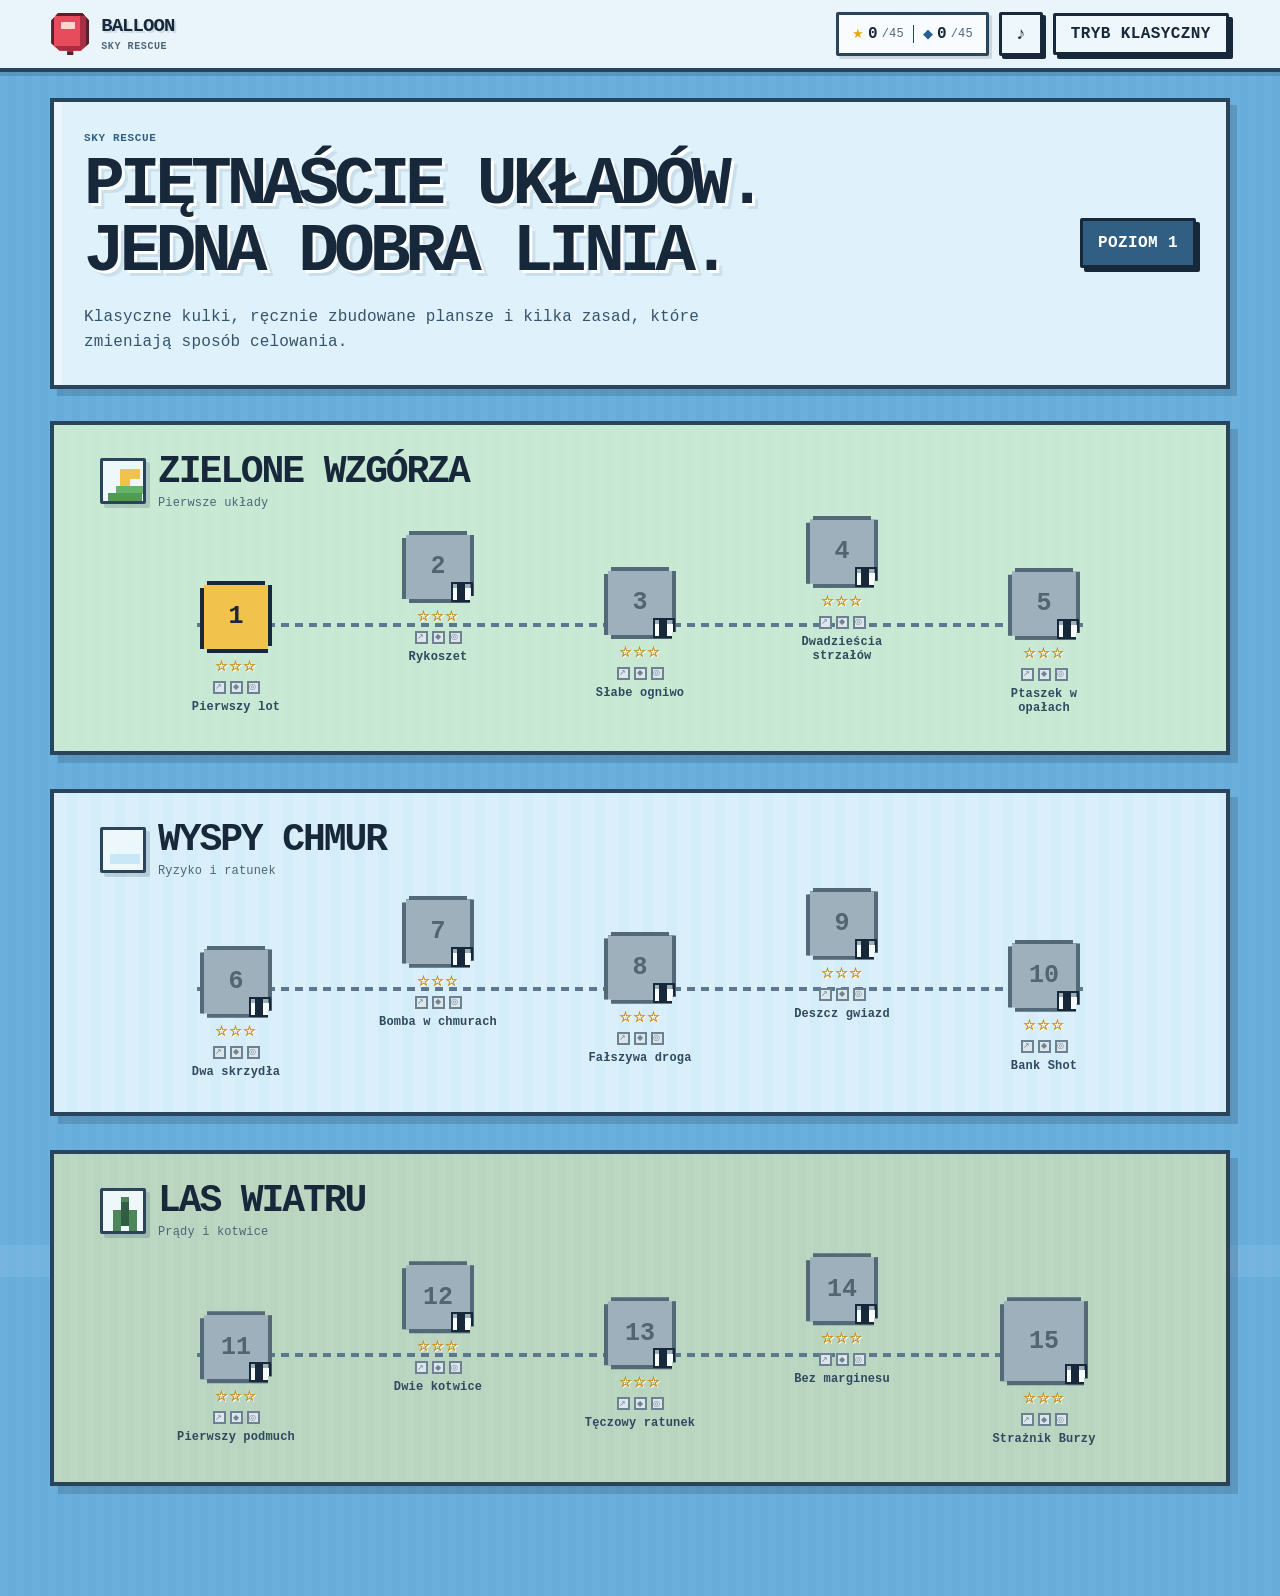
==== index.html @ 5f2d3ba0 "style: load the in-playfield orb rack overrides" ====
<!doctype html>
<html lang="pl">
<head>
  <meta charset="utf-8">
  <meta name="viewport" content="width=device-width,initial-scale=1,viewport-fit=cover">
  <meta name="theme-color" content="#5fa7d7">
  <title>Balloon: Sky Rescue</title>
  <meta name="description" content="Arcade puzzle shooter z ręcznie projektowaną kampanią, ratowaniem postaci i kaskadami kolorowych kulek.">
  <link rel="stylesheet" href="styles/base.css">
  <link rel="stylesheet" href="styles/map.css">
  <link rel="stylesheet" href="styles/game.css">
  <link rel="stylesheet" href="styles/mobile.css">
  <link rel="stylesheet" href="styles/polish.css">
  <link rel="stylesheet" href="styles/pixel.css">
  <link rel="stylesheet" href="styles/hybrid.css">
  <link rel="stylesheet" href="styles/integrated.css">
  <link rel="stylesheet" href="styles/rack.css">
</head>
<body class="pixel-art">
  <div class="sky-decor sky-decor-a" aria-hidden="true"></div>
  <div class="sky-decor sky-decor-b" aria-hidden="true"></div>

  <header class="app-header">
    <button class="brand" id="homeButton" type="button" aria-label="Wróć do mapy kampanii">
      <span class="brand-mark" aria-hidden="true">B</span>
      <span><strong>Balloon</strong><small>Sky Rescue</small></span>
    </button>
    <div class="header-actions">
      <div class="star-bank" id="campaignProgressBank" aria-label="Postęp kampanii">
        <span class="progress-glyph progress-glyph-stars" aria-hidden="true">★</span><strong id="totalStars">0</strong><span class="star-bank-max">/45</span>
        <span class="bank-divider" aria-hidden="true"></span>
        <span class="progress-glyph progress-glyph-mastery" aria-hidden="true">◆</span><strong id="totalMasteries">0</strong><span class="star-bank-max">/45</span>
      </div>
      <button class="icon-button sound-button" id="soundButton" type="button" aria-label="Wyłącz dźwięki" aria-pressed="true"><span aria-hidden="true">♪</span></button>
      <a class="button button-ghost classic-link" href="balloon.html">Tryb klasyczny</a>
    </div>
  </header>

  <main class="app-main">
    <section class="screen map-screen" id="mapScreen" aria-labelledby="campaignTitle">
      <div class="campaign-intro">
        <div>
          <p class="world-kicker">Sky Rescue</p>
          <h1 id="campaignTitle">Piętnaście układów. Jedna dobra linia.</h1>
          <p>Klasyczne kulki, ręcznie zbudowane plansze i kilka zasad, które zmieniają sposób celowania.</p>
        </div>
        <button class="button button-primary button-large" id="continueButton" type="button">Graj</button>
      </div>
      <div class="campaign-map" id="campaignMap" aria-label="Mapa kampanii"></div>
    </section>

    <section class="screen game-screen" id="gameScreen" hidden aria-label="Rozgrywka">
      <div class="game-layout">
        <div class="playfield-frame">
          <div class="playfield-hud playfield-hud-top">
            <button class="icon-button playfield-nav" id="backButton" type="button" aria-label="Wróć do mapy">←</button>
            <div class="playfield-objective" aria-live="polite">
              <strong id="objectiveLabel">Oczyść planszę</strong>
              <span class="objective-progress"><span id="objectiveCurrent">0</span><span aria-hidden="true">/</span><span id="objectiveTarget">1</span></span>
            </div>
            <div class="game-title-block">
              <span id="gameWorldLabel">Świat</span>
              <strong id="gameLevelLabel">Poziom</strong>
            </div>
            <div class="score-compact">
              <strong id="scoreValue">0</strong>
              <span class="combo-value" id="comboValue">—</span>
            </div>
            <button class="icon-button playfield-nav" id="pauseButton" type="button" aria-label="Pauza">Ⅱ</button>
          </div>

          <div class="playfield-canvas-wrap">
            <canvas id="gameCanvas" width="240" height="320" aria-label="Pole gry Sky Rescue"></canvas>
            <div class="combo-callout" id="comboCallout" role="status" aria-live="polite"></div>
          </div>

          <div class="playfield-hud playfield-hud-bottom">
            <div class="shot-queue-wrap">
              <span class="hud-label">Następne</span>
              <div class="shot-queue" id="shotQueue" aria-label="Aktualna i dwie następne kulki"></div>
            </div>
            <dl class="run-stats run-stats-inline">
              <div><dt>Strzały</dt><dd id="shotsValue">0</dd></div>
              <div><dt>Sufit</dt><dd id="dropValue">0</dd></div>
              <div><dt>Pudła</dt><dd id="missesValue">0</dd></div>
            </dl>
            <div class="boss-meter" id="bossMeter" hidden>
              <div id="bossPips" class="boss-pips" aria-label="Postęp bossa"></div>
            </div>
          </div>
        </div>
      </div>
    </section>
  </main>

  <dialog class="game-dialog result-dialog" id="resultDialog" aria-labelledby="resultTitle">
    <p class="dialog-kicker" id="resultKicker">Poziom ukończony</p>
    <h2 id="resultTitle">Dobra seria.</h2>
    <div class="result-stars" id="resultStars" aria-label="Zdobyte gwiazdki"></div>
    <strong class="result-score" id="resultScore">0</strong>
    <p id="resultDetail"></p>
    <div class="result-masteries" id="resultMasteries" aria-label="Odznaki mastery"></div>
    <div class="dialog-actions">
      <button class="button button-ghost" id="resultMapButton" type="button">Mapa</button>
      <button class="button button-secondary" id="retryButton" type="button">Powtórz</button>
      <button class="button button-primary" id="nextButton" type="button">Dalej</button>
    </div>
  </dialog>

  <dialog class="game-dialog pause-dialog" id="pauseDialog" aria-labelledby="pauseTitle">
    <p class="dialog-kicker">Pauza</p>
    <h2 id="pauseTitle">Sky Rescue</h2>
    <div class="dialog-actions">
      <button class="button button-ghost" id="pauseMapButton" type="button">Mapa</button>
      <button class="button button-primary" id="resumeButton" type="button">Wróć</button>
    </div>
  </dialog>

  <script src="balloon.js"></script>
  <script type="module" src="src/app.mjs"></script>
</body>
</html>
---- styles/base.css ----
:root {
  color-scheme: light;
  --sky-deep: #3178b8;
  --sky: #8fd4ff;
  --sky-light: #d9f3ff;
  --cloud: #f8fcff;
  --ink: #17324d;
  --ink-soft: #55718a;
  --sun: #ffd36a;
  --leaf: #4b9c6a;
  --coral: #f47c6c;
  --storm: #334b72;
  --line: rgba(23, 50, 77, .16);
  --shadow: 0 18px 50px rgba(37, 91, 132, .18);
  --radius-sm: 10px;
  --radius-md: 18px;
  --radius-lg: 28px;
  --font-display: "Trebuchet MS", "Avenir Next", system-ui, sans-serif;
  --font-ui: "Avenir Next", "Segoe UI", system-ui, sans-serif;
}

* { box-sizing: border-box; }
html { min-width: 320px; background: var(--sky); }
body {
  margin: 0;
  min-height: 100vh;
  color: var(--ink);
  font-family: var(--font-ui);
  background:
    radial-gradient(circle at 82% 8%, rgba(255, 229, 145, .82) 0 5%, rgba(255, 229, 145, 0) 18%),
    linear-gradient(180deg, #7dccff 0%, #b8e9ff 46%, #e9f9ff 100%);
  overflow-x: hidden;
}

button, a { font: inherit; }
button { color: inherit; }
button, a[href] { -webkit-tap-highlight-color: transparent; }
button:focus-visible, a:focus-visible, canvas:focus-visible {
  outline: 3px solid #123f67;
  outline-offset: 3px;
}

[hidden] { display: none !important; }

.sky-decor {
  position: fixed;
  z-index: -1;
  pointer-events: none;
  width: 280px;
  height: 96px;
  opacity: .36;
  filter: blur(.2px);
}
.sky-decor::before,
.sky-decor::after {
  content: "";
  position: absolute;
  background: #fff;
  border-radius: 999px;
}
.sky-decor::before { inset: 35px 0 0; }
.sky-decor::after { width: 150px; height: 120px; left: 62px; top: 0; }
.sky-decor-a { top: 14vh; left: -90px; }
.sky-decor-b { top: 55vh; right: -120px; transform: scale(.75); }

.app-header {
  position: sticky;
  top: 0;
  z-index: 30;
  display: flex;
  align-items: center;
  justify-content: space-between;
  gap: 20px;
  min-height: 72px;
  padding: 12px clamp(18px, 4vw, 56px);
  background: rgba(248, 252, 255, .94);
  border-bottom: 1px solid rgba(23, 50, 77, .12);
  box-shadow: 0 6px 24px rgba(53, 111, 153, .08);
  backdrop-filter: blur(10px);
}

.brand {
  display: inline-flex;
  align-items: center;
  gap: 11px;
  padding: 0;
  border: 0;
  background: transparent;
  cursor: pointer;
  text-align: left;
}
.brand-mark {
  display: grid;
  place-items: center;
  width: 42px;
  height: 42px;
  border-radius: 52% 48% 50% 50%;
  color: #fff;
  font: 800 22px/1 var(--font-display);
  background: var(--coral);
  box-shadow: inset -4px -6px 0 rgba(155, 46, 54, .12), 0 5px 0 rgba(23, 50, 77, .08);
}
.brand strong {
  display: block;
  font: 800 19px/1 var(--font-display);
  letter-spacing: -.03em;
}
.brand small {
  display: block;
  margin-top: 3px;
  color: var(--ink-soft);
  font-size: 11px;
  letter-spacing: .09em;
  text-transform: uppercase;
}

.header-actions { display: flex; align-items: center; gap: 10px; }
.star-bank {
  display: inline-flex;
  align-items: baseline;
  gap: 4px;
  min-height: 42px;
  padding: 10px 13px;
  border: 1px solid var(--line);
  border-radius: 14px;
  background: #fff;
  font-variant-numeric: tabular-nums;
}
.star-bank > span:first-child { color: #e4a814; }
.star-bank-max { color: var(--ink-soft); font-size: 12px; }

.button {
  display: inline-flex;
  align-items: center;
  justify-content: center;
  min-height: 42px;
  padding: 0 16px;
  border-radius: 13px;
  border: 1px solid transparent;
  text-decoration: none;
  font-weight: 750;
  line-height: 1;
  cursor: pointer;
  transition: transform .16s ease, box-shadow .16s ease, background .16s ease;
}
.button:hover { transform: translateY(-1px); }
.button:active { transform: translateY(1px); }
.button-primary {
  color: #fff;
  background: var(--ink);
  box-shadow: 0 7px 0 rgba(7, 33, 55, .12);
}
.button-primary:hover { background: #244d70; }
.button-secondary { background: var(--sun); border-color: rgba(125, 87, 8, .12); }
.button-ghost { color: var(--ink); background: rgba(255,255,255,.6); border-color: var(--line); }
.button-large { min-height: 52px; padding-inline: 22px; border-radius: 16px; }

.icon-button {
  display: grid;
  place-items: center;
  width: 44px;
  height: 44px;
  padding: 0;
  border: 1px solid var(--line);
  border-radius: 14px;
  background: rgba(255,255,255,.88);
  font-weight: 850;
  cursor: pointer;
}
.icon-button:hover { background: #fff; }

.app-main { width: min(1180px, calc(100% - 28px)); margin: 0 auto; padding: 34px 0 70px; }
.screen { min-height: calc(100vh - 140px); }

.game-dialog {
  width: min(520px, calc(100% - 32px));
  padding: 30px;
  border: 1px solid rgba(23, 50, 77, .14);
  border-radius: 26px;
  color: var(--ink);
  background: #fff;
  box-shadow: 0 30px 80px rgba(18, 61, 97, .3);
  text-align: center;
}
.game-dialog::backdrop { background: rgba(27, 62, 90, .46); backdrop-filter: blur(5px); }
.dialog-kicker {
  margin: 0 0 8px;
  color: var(--sky-deep);
  font-size: 12px;
  font-weight: 800;
  letter-spacing: .1em;
  text-transform: uppercase;
}
.game-dialog h2 { margin: 0; font: 800 clamp(28px, 5vw, 42px)/1 var(--font-display); letter-spacing: -.04em; }
.game-dialog p { color: var(--ink-soft); line-height: 1.55; }
.dialog-actions { display: flex; justify-content: center; flex-wrap: wrap; gap: 10px; margin-top: 24px; }
.dialog-art { font-size: 46px; line-height: 1; color: var(--sky-deep); }

@media (max-width: 680px) {
  .app-header { min-height: 64px; padding: 10px 14px; }
  .brand-mark { width: 38px; height: 38px; }
  .brand strong { font-size: 17px; }
  .brand small { display: none; }
  .header-actions { gap: 6px; }
  .header-actions .button { min-height: 38px; padding-inline: 11px; font-size: 13px; }
  .star-bank { min-height: 38px; padding: 8px 9px; }
  .app-main { width: min(100% - 20px, 1180px); padding-top: 22px; }
}

@media (prefers-reduced-motion: reduce) {
  *, *::before, *::after { scroll-behavior: auto !important; animation-duration: .001ms !important; animation-iteration-count: 1 !important; transition-duration: .001ms !important; }
}
---- styles/map.css ----
.campaign-intro {
  display: grid;
  grid-template-columns: minmax(0, 1fr) auto;
  align-items: end;
  gap: clamp(24px, 7vw, 90px);
  padding: clamp(12px, 3vw, 34px) clamp(4px, 2vw, 20px) 32px;
}
.world-kicker {
  margin: 0 0 8px;
  color: var(--sky-deep);
  font-size: 12px;
  font-weight: 850;
  letter-spacing: .12em;
  text-transform: uppercase;
}
.campaign-intro h1 {
  max-width: 680px;
  margin: 0;
  font: 850 clamp(40px, 7vw, 82px)/.95 var(--font-display);
  letter-spacing: -.055em;
}
.campaign-intro p:not(.world-kicker) {
  max-width: 700px;
  margin: 20px 0 0;
  color: #36566f;
  font-size: clamp(16px, 2vw, 19px);
  line-height: 1.58;
}

.campaign-map {
  position: relative;
  display: grid;
  gap: 44px;
  margin-top: 20px;
  padding: 12px 0 60px;
}
.world-section {
  --world-accent: #4b9c6a;
  position: relative;
  min-height: 330px;
  padding: 34px clamp(16px, 5vw, 64px) 42px;
  overflow: hidden;
  isolation: isolate;
}
.world-section::before {
  content: "";
  position: absolute;
  z-index: -2;
  inset: 30px 0 0;
  border-radius: 44% 56% 22% 28% / 22% 28% 42% 48%;
  background:
    radial-gradient(circle at 18% 16%, rgba(255,255,255,.9) 0 12%, transparent 13%),
    radial-gradient(circle at 74% 10%, rgba(255,255,255,.7) 0 14%, transparent 15%),
    linear-gradient(180deg, rgba(255,255,255,.86), rgba(255,255,255,.7));
  border: 1px solid rgba(23,50,77,.09);
  box-shadow: var(--shadow);
}
.world-section::after {
  content: "";
  position: absolute;
  z-index: -3;
  width: 70%;
  height: 90px;
  left: 15%;
  bottom: 0;
  border-radius: 50%;
  background: color-mix(in srgb, var(--world-accent) 78%, white);
  filter: blur(.2px);
  opacity: .82;
}
.world-section[data-world="clouds"] { --world-accent: #80bedd; }
.world-section[data-world="forest"] { --world-accent: #5d8d69; }

.world-heading {
  display: flex;
  align-items: center;
  gap: 14px;
  width: fit-content;
  margin-bottom: 22px;
}
.world-icon {
  display: grid;
  place-items: center;
  width: 50px;
  height: 50px;
  border-radius: 50%;
  background: rgba(255,255,255,.9);
  border: 1px solid var(--line);
  font-size: 24px;
  box-shadow: 0 8px 20px rgba(38,90,128,.12);
}
.world-heading h2 { margin: 0; font: 820 clamp(25px, 4vw, 38px)/1 var(--font-display); letter-spacing: -.035em; }
.world-heading p { margin: 5px 0 0; color: var(--ink-soft); font-size: 13px; }

.level-route {
  position: relative;
  display: grid;
  grid-template-columns: repeat(5, minmax(74px, 1fr));
  align-items: center;
  gap: clamp(12px, 3vw, 38px);
  min-height: 178px;
  padding: 18px 5% 20px;
}
.level-route::before {
  content: "";
  position: absolute;
  left: 9%;
  right: 9%;
  top: 50%;
  height: 4px;
  margin-top: -2px;
  border-radius: 99px;
  background: repeating-linear-gradient(90deg, rgba(68,91,110,.38) 0 12px, transparent 12px 22px);
  transform: rotate(-1deg);
}
.level-route::after {
  content: "";
  position: absolute;
  left: 18%;
  top: 31%;
  width: 64%;
  height: 38%;
  border-radius: 50%;
  border-top: 3px dashed rgba(68,91,110,.18);
  transform: rotate(4deg);
  pointer-events: none;
}
.level-stop {
  position: relative;
  z-index: 2;
  display: grid;
  justify-items: center;
  gap: 7px;
  transform: translateY(var(--route-y, 0));
}
.level-stop:nth-child(1) { --route-y: 24px; }
.level-stop:nth-child(2) { --route-y: -26px; }
.level-stop:nth-child(3) { --route-y: 10px; }
.level-stop:nth-child(4) { --route-y: -34px; }
.level-stop:nth-child(5) { --route-y: 18px; }

.level-node {
  position: relative;
  display: grid;
  place-items: center;
  width: clamp(60px, 7vw, 78px);
  aspect-ratio: 1;
  padding: 0;
  border: 4px solid rgba(255,255,255,.96);
  border-radius: 50% 50% 46% 54%;
  color: var(--ink);
  background: var(--sun);
  box-shadow: 0 8px 0 rgba(89,74,31,.14), 0 14px 30px rgba(36,84,119,.16);
  cursor: pointer;
  font: 850 clamp(18px, 2.8vw, 25px)/1 var(--font-display);
  transition: transform .18s ease, box-shadow .18s ease;
}
.level-node:hover:not(:disabled) { transform: translateY(-4px) rotate(-2deg); box-shadow: 0 12px 0 rgba(89,74,31,.11), 0 20px 34px rgba(36,84,119,.2); }
.level-node[data-state="complete"] { background: #fff; border-color: var(--world-accent); }
.level-node[data-boss="true"] {
  width: clamp(68px, 8vw, 88px);
  background: var(--storm);
  color: #fff;
  border-color: #d8e6ff;
  box-shadow: 0 8px 0 rgba(25,42,68,.22), 0 18px 34px rgba(35,58,91,.26);
}
.level-node:disabled {
  cursor: not-allowed;
  color: #7a8a96;
  background: #e3edf3;
  border-color: #f5f9fb;
  box-shadow: 0 6px 0 rgba(67,87,101,.08);
}
.level-node:disabled::after {
  content: "🔒";
  position: absolute;
  right: -4px;
  bottom: -4px;
  display: grid;
  place-items: center;
  width: 25px;
  height: 25px;
  border-radius: 50%;
  background: #fff;
  font-size: 12px;
  box-shadow: 0 3px 10px rgba(23,50,77,.16);
}
.level-stars {
  min-height: 18px;
  color: #d69d0b;
  font-size: 14px;
  letter-spacing: 1px;
  text-shadow: 0 1px 0 rgba(255,255,255,.8);
}
.level-name {
  max-width: 125px;
  color: #36566f;
  font-size: 12px;
  font-weight: 700;
  line-height: 1.18;
  text-align: center;
}

@media (max-width: 760px) {
  .campaign-intro { grid-template-columns: 1fr; align-items: start; }
  .campaign-intro .button { width: fit-content; }
  .world-section { min-height: 600px; padding-inline: 12px; }
  .world-section::before { border-radius: 34px; }
  .level-route {
    grid-template-columns: 1fr 1fr;
    gap: 18px 24px;
    min-height: 430px;
    padding: 12px 12%;
  }
  .level-route::before {
    left: 50%; right: auto; top: 8%; bottom: 8%; width: 4px; height: auto;
    background: repeating-linear-gradient(180deg, rgba(68,91,110,.38) 0 12px, transparent 12px 22px);
  }
  .level-route::after { display: none; }
  .level-stop { transform: translate(var(--route-x, 0), 0); }
  .level-stop:nth-child(odd) { --route-x: -18px; }
  .level-stop:nth-child(even) { --route-x: 18px; }
  .level-stop:last-child:nth-child(odd) { grid-column: 1 / -1; }
}

@media (max-width: 460px) {
  .campaign-intro h1 { font-size: 44px; }
  .campaign-intro p:not(.world-kicker) { font-size: 15px; }
  .world-section { padding-top: 28px; }
  .level-route { padding-inline: 7%; }
}
---- styles/game.css ----
.game-screen { padding-top: 4px; }
.game-toolbar {
  display: grid;
  grid-template-columns: 44px minmax(0, 1fr) 44px;
  align-items: center;
  gap: 12px;
  max-width: 1120px;
  margin: 0 auto 16px;
}
.game-title-block { min-width: 0; text-align: center; }
.game-title-block span {
  display: block;
  color: var(--ink-soft);
  font-size: 11px;
  font-weight: 800;
  letter-spacing: .1em;
  text-transform: uppercase;
}
.game-title-block strong {
  display: block;
  margin-top: 3px;
  overflow: hidden;
  text-overflow: ellipsis;
  white-space: nowrap;
  font: 820 20px/1.05 var(--font-display);
  letter-spacing: -.02em;
}

.game-layout {
  display: grid;
  grid-template-columns: minmax(180px, 200px) minmax(520px, 680px) minmax(180px, 200px);
  align-items: start;
  justify-content: center;
  gap: clamp(14px, 2vw, 24px);
}
.hud-panel {
  padding: 18px;
  border: 1px solid rgba(23,50,77,.12);
  border-radius: 20px;
  background: rgba(248,252,255,.93);
  box-shadow: 0 14px 38px rgba(33,83,120,.12);
}
.hud-label {
  display: block;
  margin-bottom: 7px;
  color: var(--ink-soft);
  font-size: 10px;
  font-weight: 850;
  letter-spacing: .12em;
  text-transform: uppercase;
}
.objective-panel > strong {
  display: block;
  font: 820 24px/1.05 var(--font-display);
  letter-spacing: -.035em;
}
.objective-progress {
  display: inline-flex;
  gap: 4px;
  margin-top: 12px;
  color: var(--sky-deep);
  font-size: 26px;
  font-weight: 850;
  font-variant-numeric: tabular-nums;
}
.hud-note { margin: 16px 0 0; color: var(--ink-soft); font-size: 13px; line-height: 1.45; }

.boss-meter { margin-top: 18px; padding-top: 14px; border-top: 1px solid var(--line); }
.boss-meter > span { color: var(--ink-soft); font-size: 11px; font-weight: 800; }
.boss-pips { display: flex; gap: 7px; margin-top: 9px; }
.boss-pip {
  width: 26px;
  height: 9px;
  border-radius: 99px;
  background: #d5e0e8;
  border: 1px solid rgba(23,50,77,.1);
}
.boss-pip.is-cleared { background: var(--coral); }

.playfield-column { min-width: 0; }
.playfield-frame {
  position: relative;
  width: min(100%, 660px);
  margin: 0 auto;
  padding: 10px;
  border-radius: 30px 30px 36px 36px;
  background: #fff;
  box-shadow: 0 22px 60px rgba(23,72,106,.22), 0 8px 0 rgba(255,255,255,.42);
}
.playfield-frame::before,
.playfield-frame::after {
  content: "";
  position: absolute;
  z-index: -1;
  width: 90px;
  height: 34px;
  bottom: -9px;
  border-radius: 999px;
  background: rgba(255,255,255,.78);
}
.playfield-frame::before { left: -28px; }
.playfield-frame::after { right: -28px; }
#gameCanvas {
  display: block;
  width: 100%;
  aspect-ratio: 3 / 4;
  border-radius: 22px 22px 28px 28px;
  background: var(--sky-light);
  touch-action: none;
  cursor: crosshair;
}
.controls-hint {
  margin: 12px auto 0;
  color: var(--ink-soft);
  font-size: 11px;
  text-align: center;
}
.combo-callout {
  position: absolute;
  z-index: 4;
  left: 50%;
  top: 43%;
  transform: translate(-50%, -50%) scale(.86);
  opacity: 0;
  pointer-events: none;
  color: #fff;
  font: 900 clamp(28px, 6vw, 50px)/1 var(--font-display);
  letter-spacing: -.05em;
  text-shadow: 0 4px 0 rgba(23,50,77,.18), 0 8px 24px rgba(23,50,77,.22);
}
.combo-callout.is-visible { animation: callout-pop .72s cubic-bezier(.2,.8,.2,1); }
@keyframes callout-pop {
  0% { opacity: 0; transform: translate(-50%, -45%) scale(.66) rotate(-3deg); }
  18% { opacity: 1; transform: translate(-50%, -50%) scale(1.08) rotate(1deg); }
  72% { opacity: 1; transform: translate(-50%, -54%) scale(1); }
  100% { opacity: 0; transform: translate(-50%, -66%) scale(.96); }
}

.status-panel { display: grid; gap: 20px; }
.score-block strong {
  display: block;
  font: 850 34px/1 var(--font-display);
  font-variant-numeric: tabular-nums;
  letter-spacing: -.04em;
}
.combo-value { display: block; margin-top: 6px; color: var(--coral); font-size: 12px; font-weight: 800; }
.shot-queue { display: flex; align-items: center; gap: 8px; min-height: 56px; }
.queue-shot {
  position: relative;
  display: grid;
  place-items: center;
  width: 42px;
  height: 42px;
  border-radius: 50%;
  background-repeat: no-repeat;
  background-size: contain;
  background-position: center;
}
.queue-shot:first-child {
  width: 54px;
  height: 54px;
  filter: drop-shadow(0 6px 7px rgba(33,83,120,.15));
}
.queue-shot:not(:first-child) { opacity: .72; }
.queue-shot[data-type="bomb"]::after,
.queue-shot[data-type="rainbow"]::after {
  position: absolute;
  inset: auto -4px -4px auto;
  display: grid;
  place-items: center;
  width: 20px;
  height: 20px;
  border-radius: 50%;
  background: #fff;
  border: 1px solid var(--line);
  color: var(--ink);
  font-size: 10px;
  font-weight: 900;
}
.queue-shot[data-type="bomb"]::after { content: "✹"; }
.queue-shot[data-type="rainbow"]::after { content: "◉"; color: var(--coral); }

.run-stats { display: grid; gap: 0; margin: 0; border-top: 1px solid var(--line); }
.run-stats div { display: flex; justify-content: space-between; gap: 12px; padding: 10px 0; border-bottom: 1px solid var(--line); }
.run-stats dt { color: var(--ink-soft); font-size: 12px; }
.run-stats dd { margin: 0; font-size: 13px; font-weight: 850; font-variant-numeric: tabular-nums; }

.result-stars { display: flex; justify-content: center; gap: 8px; margin: 18px 0 8px; font-size: 34px; color: #dca30f; }
.result-stars .empty { color: #d9e2e8; }
.result-score { display: block; font: 850 44px/1 var(--font-display); letter-spacing: -.04em; }

@media (max-width: 980px) {
  .game-layout {
    grid-template-columns: minmax(0, 600px) minmax(160px, 210px);
    grid-template-areas:
      "objective objective"
      "play status";
  }
  .objective-panel {
    grid-area: objective;
    display: grid;
    grid-template-columns: minmax(0, 1fr) auto;
    align-items: center;
    column-gap: 18px;
  }
  .objective-panel .hud-label,
  .objective-panel > strong,
  .objective-panel .hud-note { grid-column: 1; }
  .objective-progress { grid-column: 2; grid-row: 1 / 4; margin: 0; }
  .boss-meter { grid-column: 1 / -1; }
  .playfield-column { grid-area: play; }
  .status-panel { grid-area: status; }
}

@media (max-width: 720px) {
  .game-screen { padding-bottom: 30px; }
  .game-layout {
    grid-template-columns: 1fr;
    grid-template-areas: "objective" "play" "status";
    gap: 12px;
  }
  .hud-panel { padding: 14px; border-radius: 17px; }
  .objective-panel { position: relative; }
  .objective-panel > strong { font-size: 20px; }
  .hud-note { display: none; }
  .status-panel {
    grid-template-columns: minmax(90px, .7fr) minmax(150px, 1.3fr);
    align-items: center;
    gap: 12px 18px;
  }
  .run-stats { grid-column: 1 / -1; grid-template-columns: repeat(3, 1fr); }
  .run-stats div { display: grid; justify-items: center; gap: 3px; border-right: 1px solid var(--line); border-bottom: 0; }
  .run-stats div:last-child { border-right: 0; }
  .controls-hint { font-size: 10px; }
  .playfield-frame { width: min(100%, 430px); padding: 8px; border-radius: 24px 24px 30px 30px; }
  #gameCanvas { border-radius: 18px 18px 24px 24px; }
}

@media (max-width: 430px) {
  .game-toolbar { margin-bottom: 10px; }
  .game-layout { gap: 9px; }
  .objective-progress { font-size: 22px; }
  .status-panel { grid-template-columns: 96px 1fr; }
  .score-block strong { font-size: 29px; }
  .shot-queue { gap: 5px; }
  .queue-shot { width: 36px; height: 36px; }
  .queue-shot:first-child { width: 46px; height: 46px; }
}
---- styles/mobile.css ----
@media (max-width: 720px) {
  /* Decorative cloud tabs sit outside the canvas frame on desktop. On narrow
     screens they create real document overflow, so the mobile composition
     drops them instead of hiding a horizontal scrollbar. */
  .playfield-frame::before,
  .playfield-frame::after {
    display: none;
  }
}
---- styles/polish.css ----
.star-bank {
  align-items: center;
  gap: 4px;
}
.progress-glyph { font-size: 13px; line-height: 1; }
.progress-glyph-stars { color: #e4a814; }
.progress-glyph-mastery { color: var(--sky-deep); }
.bank-divider {
  width: 1px;
  height: 18px;
  margin: 0 5px;
  background: var(--line);
}
.sound-button { position: relative; font-size: 18px; }
.sound-button[data-enabled="false"] { color: #7d8f9e; background: #eef4f7; }
.sound-button[data-enabled="false"]::after {
  content: "";
  position: absolute;
  width: 22px;
  height: 2px;
  border-radius: 2px;
  background: #6d7e8b;
  transform: rotate(-42deg);
}

.world-section[data-world="meadow"]::before {
  background:
    radial-gradient(circle at 84% 16%, rgba(255,220,116,.62) 0 7%, transparent 7.5%),
    radial-gradient(ellipse at 18% 92%, rgba(112,193,113,.44) 0 18%, transparent 18.5%),
    radial-gradient(ellipse at 65% 96%, rgba(157,215,132,.36) 0 25%, transparent 25.5%),
    linear-gradient(180deg, rgba(255,255,255,.94), rgba(229,250,255,.82));
}
.world-section[data-world="clouds"]::before {
  background:
    radial-gradient(ellipse at 18% 25%, rgba(255,255,255,.96) 0 12%, transparent 12.5%),
    radial-gradient(ellipse at 75% 16%, rgba(255,255,255,.9) 0 15%, transparent 15.5%),
    radial-gradient(ellipse at 62% 72%, rgba(224,246,255,.8) 0 23%, transparent 23.5%),
    linear-gradient(180deg, rgba(246,253,255,.96), rgba(213,241,253,.82));
}
.world-section[data-world="forest"]::before {
  background:
    repeating-linear-gradient(118deg, transparent 0 42px, rgba(66,122,82,.055) 43px 46px, transparent 47px 88px),
    radial-gradient(ellipse at 12% 88%, rgba(78,142,88,.28) 0 24%, transparent 24.5%),
    radial-gradient(ellipse at 84% 91%, rgba(62,116,78,.24) 0 26%, transparent 26.5%),
    linear-gradient(180deg, rgba(247,255,249,.94), rgba(215,239,218,.83));
}

.world-icon {
  position: relative;
  overflow: hidden;
  font-size: 0;
}
.world-icon > span,
.world-icon > span::before,
.world-icon > span::after { position: absolute; content: ""; display: block; }
.world-icon-meadow > span {
  width: 18px;
  height: 18px;
  left: 16px;
  top: 11px;
  border-radius: 50%;
  background: #F5C84C;
  box-shadow: 0 0 0 5px rgba(245,200,76,.18);
}
.world-icon-meadow > span::before {
  width: 46px;
  height: 23px;
  left: -14px;
  top: 22px;
  border-radius: 50% 50% 0 0;
  background: #72B878;
  transform: rotate(-7deg);
}
.world-icon-meadow > span::after {
  width: 34px;
  height: 18px;
  left: 8px;
  top: 26px;
  border-radius: 50% 50% 0 0;
  background: #9FD28B;
}
.world-icon-clouds > span {
  width: 28px;
  height: 12px;
  left: 11px;
  top: 25px;
  border-radius: 999px;
  background: #D8F2FF;
  box-shadow: 0 3px 0 rgba(49,120,184,.08);
}
.world-icon-clouds > span::before {
  width: 18px;
  height: 18px;
  left: 4px;
  top: -9px;
  border-radius: 50%;
  background: #B9E7FA;
}
.world-icon-clouds > span::after {
  width: 14px;
  height: 14px;
  left: 15px;
  top: -5px;
  border-radius: 50%;
  background: #EEF9FF;
}
.world-icon-forest > span {
  width: 16px;
  height: 28px;
  left: 17px;
  top: 10px;
  border-radius: 100% 0 100% 0;
  background: #5D9A69;
  transform: rotate(35deg);
}
.world-icon-forest > span::before {
  width: 2px;
  height: 27px;
  left: 7px;
  top: 2px;
  border-radius: 2px;
  background: rgba(255,255,255,.66);
  transform: rotate(5deg);
}
.world-icon-forest > span::after {
  width: 20px;
  height: 3px;
  left: -2px;
  top: 13px;
  border-radius: 99px;
  background: rgba(255,255,255,.38);
  transform: rotate(-18deg);
}

.level-masteries {
  display: flex;
  gap: 4px;
  min-height: 13px;
}
.mastery-mark {
  display: grid;
  place-items: center;
  width: 13px;
  height: 13px;
  border: 1px solid rgba(23,50,77,.14);
  border-radius: 4px;
  color: #a9bac6;
  background: rgba(255,255,255,.6);
  font-size: 8px;
  line-height: 1;
}
.mastery-mark.is-earned {
  color: #fff;
  background: var(--sky-deep);
  border-color: transparent;
  box-shadow: 0 2px 6px rgba(49,120,184,.2);
}
.level-stop { gap: 5px; }
.level-name { margin-top: 1px; }

.queue-shot[data-type="bomb"]::after,
.queue-shot[data-type="rainbow"]::after { content: ""; }
.queue-shot[data-type="bomb"]::after {
  background:
    radial-gradient(circle at 43% 45%, #fff 0 8%, transparent 9%),
    radial-gradient(circle, #17324D 0 44%, transparent 45%),
    linear-gradient(135deg, transparent 45%, #FFD36A 46% 58%, transparent 59%),
    #fff;
}
.queue-shot[data-type="rainbow"]::after {
  background:
    radial-gradient(circle, #fff 0 27%, transparent 28%),
    conic-gradient(#F35D6A 0 20%, #F5C84C 20% 40%, #63B96D 40% 60%, #48A9E6 60% 80%, #9A6FE8 80% 100%);
}

.result-masteries {
  display: grid;
  gap: 7px;
  margin: 18px 0 4px;
  text-align: left;
}
.mastery-badge {
  display: grid;
  grid-template-columns: 36px minmax(0, 1fr);
  align-items: center;
  gap: 10px;
  min-height: 50px;
  padding: 8px 11px;
  border: 1px solid rgba(23,50,77,.1);
  border-radius: 14px;
  color: #8ca0ae;
  background: #f4f8fa;
  opacity: .7;
}
.mastery-badge-symbol {
  display: grid;
  place-items: center;
  width: 34px;
  height: 34px;
  border-radius: 11px;
  background: #dfe8ed;
  font: 850 17px/1 var(--font-display);
}
.mastery-badge strong { display: block; font-size: 13px; }
.mastery-badge small { display: block; margin-top: 2px; font-size: 10px; line-height: 1.3; }
.mastery-badge.is-earned {
  color: var(--ink);
  background: #f3faff;
  border-color: rgba(49,120,184,.22);
  opacity: 1;
}
.mastery-badge.is-earned .mastery-badge-symbol { color: #fff; background: var(--sky-deep); }
.mastery-badge.is-new {
  box-shadow: 0 0 0 2px rgba(255,211,106,.78), 0 8px 20px rgba(33,83,120,.1);
  animation: mastery-arrive .55s cubic-bezier(.2,.8,.2,1);
}
@keyframes mastery-arrive {
  0% { transform: scale(.96); opacity: .35; }
  70% { transform: scale(1.015); }
  100% { transform: scale(1); opacity: 1; }
}

.dialog-art {
  position: relative;
  width: 66px;
  height: 42px;
  margin: 0 auto 12px;
  font-size: 0;
}
.dialog-art::before,
.dialog-art::after {
  content: "";
  position: absolute;
  background: #dff4ff;
  border: 1px solid rgba(49,120,184,.16);
}
.dialog-art::before {
  width: 58px;
  height: 22px;
  left: 4px;
  bottom: 2px;
  border-radius: 999px;
}
.dialog-art::after {
  width: 31px;
  height: 31px;
  left: 18px;
  top: 1px;
  border-radius: 50%;
  box-shadow: 16px 6px 0 -5px #dff4ff, -14px 8px 0 -6px #dff4ff;
}

@media (max-width: 680px) {
  .star-bank { padding-inline: 8px; }
  .bank-divider { margin-inline: 2px; }
  .sound-button { width: 38px; height: 38px; border-radius: 12px; }
}

@media (max-width: 430px) {
  .star-bank-max,
  .bank-divider { display: none; }
  .star-bank { gap: 3px; min-width: 58px; justify-content: center; }
  .classic-link { padding-inline: 8px !important; font-size: 11px !important; }
  .header-actions { gap: 4px; }
  .result-masteries { gap: 5px; }
  .mastery-badge { min-height: 44px; grid-template-columns: 31px 1fr; padding: 6px 8px; }
  .mastery-badge-symbol { width: 30px; height: 30px; border-radius: 9px; }
  .mastery-badge small { display: none; }
}
---- styles/pixel.css ----
:root {
  --sky-deep: #285f92;
  --sky: #62a9db;
  --sky-light: #a9d7ee;
  --cloud: #f5fbff;
  --ink: #17283a;
  --ink-soft: #4d6677;
  --sun: #f2c34c;
  --leaf: #4f9b56;
  --coral: #e84b5b;
  --storm: #293d5a;
  --line: #29445b;
  --shadow: 6px 6px 0 rgba(20, 38, 56, .18);
  --radius-sm: 2px;
  --radius-md: 2px;
  --radius-lg: 2px;
  --font-display: "Cascadia Mono", "Lucida Console", "Courier New", monospace;
  --font-ui: "Cascadia Mono", "Lucida Console", "Courier New", monospace;
}

html {
  background: #5fa7d7;
  image-rendering: pixelated;
}

body {
  background:
    linear-gradient(180deg, transparent 0 78%, rgba(255,255,255,.08) 78% 80%, transparent 80% 100%),
    repeating-linear-gradient(90deg, rgba(255,255,255,.025) 0 8px, transparent 8px 16px),
    #67addc;
  letter-spacing: .01em;
}

button,
a,
canvas,
.queue-shot,
.world-icon,
.brand-mark {
  image-rendering: pixelated;
  image-rendering: crisp-edges;
}

button:focus-visible,
a:focus-visible,
canvas:focus-visible {
  outline: 3px solid #fff6a3;
  outline-offset: 3px;
  box-shadow: 0 0 0 6px #17283a;
}

.sky-decor {
  width: 136px;
  height: 52px;
  opacity: .42;
  filter: none;
}
.sky-decor::before,
.sky-decor::after {
  border-radius: 0;
  background: #e9f7ff;
}
.sky-decor::before {
  inset: 20px 0 0;
  height: 22px;
  box-shadow: 16px -12px 0 #e9f7ff, 48px -20px 0 #e9f7ff, 80px -12px 0 #e9f7ff;
}
.sky-decor::after { display: none; }

.app-header {
  min-height: 68px;
  background: #eaf5fb;
  border: 0;
  border-bottom: 4px solid #27445e;
  box-shadow: 0 4px 0 rgba(23,40,58,.18);
  backdrop-filter: none;
}

.brand { gap: 12px; }
.brand-mark {
  position: relative;
  width: 38px;
  height: 42px;
  border: 3px solid #56202d;
  border-radius: 0;
  color: transparent;
  background: #e84b5b;
  box-shadow: inset -6px -6px 0 #a72f43, 4px 4px 0 rgba(23,40,58,.18);
  clip-path: polygon(18% 0, 82% 0, 100% 18%, 100% 72%, 78% 90%, 58% 90%, 58% 100%, 42% 100%, 42% 90%, 22% 90%, 0 72%, 0 18%);
}
.brand-mark::before {
  content: "";
  position: absolute;
  left: 7px;
  top: 6px;
  width: 7px;
  height: 7px;
  background: #ffd6cf;
  box-shadow: 7px 0 0 #ffd6cf;
}
.brand strong {
  font: 900 19px/1 var(--font-display);
  letter-spacing: -.05em;
  text-transform: uppercase;
  text-shadow: 2px 2px 0 rgba(77,102,119,.16);
}
.brand small {
  margin-top: 5px;
  font-size: 10px;
  font-weight: 800;
  letter-spacing: .06em;
}

.star-bank,
.button,
.icon-button,
.game-dialog,
.hud-panel,
.playfield-frame,
.mastery-badge {
  border-radius: 2px;
}

.star-bank {
  border: 3px solid #29445b;
  background: #f8fcff;
  box-shadow: 3px 3px 0 rgba(23,40,58,.15);
}

.button {
  min-height: 42px;
  border: 3px solid #17283a;
  border-radius: 2px;
  padding-inline: 15px;
  font-weight: 900;
  text-transform: uppercase;
  letter-spacing: .025em;
  box-shadow: 4px 4px 0 #17283a;
  transition: transform .08s steps(1), box-shadow .08s steps(1), background .08s steps(1);
}
.button:hover { transform: translate(-1px, -1px); box-shadow: 5px 5px 0 #17283a; }
.button:active { transform: translate(3px, 3px); box-shadow: 1px 1px 0 #17283a; }
.button-primary { background: #315f83; color: #fff; }
.button-primary:hover { background: #3b719a; }
.button-secondary { background: #f2c34c; }
.button-ghost { background: #eef7fb; }
.button-large { min-height: 50px; border-radius: 2px; }

.icon-button {
  border: 3px solid #17283a;
  border-radius: 2px;
  background: #eef7fb;
  box-shadow: 3px 3px 0 #17283a;
}
.icon-button:hover { background: #fff; transform: translate(-1px, -1px); }
.icon-button:active { transform: translate(2px, 2px); box-shadow: 1px 1px 0 #17283a; }

.app-main { padding-top: 26px; }

.campaign-intro {
  align-items: center;
  border: 4px solid #29445b;
  padding: clamp(18px, 3vw, 30px);
  background:
    linear-gradient(90deg, rgba(255,255,255,.32) 0 8px, transparent 8px 16px),
    #dff1fa;
  box-shadow: 7px 7px 0 rgba(23,40,58,.18);
}
.world-kicker {
  color: #315f83;
  font-size: 11px;
  letter-spacing: .06em;
}
.campaign-intro h1 {
  margin-top: 4px;
  font-weight: 900;
  font-size: clamp(35px, 6.3vw, 68px);
  line-height: .98;
  letter-spacing: -.075em;
  text-transform: uppercase;
  text-shadow: 3px 3px 0 #fff, 6px 6px 0 rgba(49,95,131,.12);
}
.campaign-intro p:not(.world-kicker) {
  color: #35536a;
  font-size: clamp(14px, 1.7vw, 16px);
  line-height: 1.55;
}

.campaign-map { gap: 34px; padding-bottom: 40px; }
.world-section {
  min-height: 302px;
  padding: 28px clamp(16px, 4vw, 46px) 34px;
  border: 4px solid #29445b;
  background: #dbeef7;
  box-shadow: 8px 8px 0 rgba(23,40,58,.18);
}
.world-section::before {
  inset: 0;
  border: 0;
  border-radius: 0;
  box-shadow: none;
  opacity: 1;
  background:
    repeating-linear-gradient(0deg, rgba(255,255,255,.05) 0 8px, rgba(23,40,58,.025) 8px 16px),
    #dbeef7;
}
.world-section::after {
  z-index: -1;
  width: 100%;
  height: 18px;
  left: 0;
  bottom: -18px;
  border-radius: 0;
  background: #29445b;
  filter: none;
  opacity: .14;
  clip-path: polygon(0 0, 100% 0, 96% 50%, 91% 50%, 91% 100%, 82% 100%, 82% 50%, 73% 50%, 73% 100%, 62% 100%, 62% 50%, 52% 50%, 52% 100%, 40% 100%, 40% 50%, 27% 50%, 27% 100%, 15% 100%, 15% 50%, 6% 50%);
}
.world-section[data-world="meadow"]::before {
  background:
    repeating-linear-gradient(90deg, rgba(255,255,255,.04) 0 8px, transparent 8px 16px),
    #c7e8d3;
}
.world-section[data-world="clouds"]::before {
  background:
    repeating-linear-gradient(90deg, rgba(255,255,255,.12) 0 12px, transparent 12px 24px),
    #d5edf8;
}
.world-section[data-world="forest"]::before {
  background:
    repeating-linear-gradient(90deg, rgba(255,255,255,.025) 0 8px, transparent 8px 16px),
    #b9d5bf;
}

.world-heading { gap: 12px; }
.world-icon {
  width: 46px;
  height: 46px;
  border: 3px solid #29445b;
  border-radius: 2px;
  background: #eef8fb;
  box-shadow: 4px 4px 0 rgba(23,40,58,.16);
}
.world-icon > span,
.world-icon > span::before,
.world-icon > span::after {
  border-radius: 0 !important;
  box-shadow: none !important;
}
.world-icon-meadow > span {
  width: 10px; height: 10px; left: 17px; top: 8px;
  background: #f2c34c;
  box-shadow: 10px 0 0 #f2c34c, 0 10px 0 #f2c34c !important;
}
.world-icon-meadow > span::before {
  width: 34px; height: 8px; left: -12px; top: 24px; background: #4f9b56; transform: none;
  box-shadow: 8px -7px 0 #65b467 !important;
}
.world-icon-meadow > span::after { display: none; }
.world-icon-clouds > span {
  width: 30px; height: 10px; left: 7px; top: 24px; background: #c8e8f7;
  box-shadow: 6px -8px 0 #eaf7fc, 14px -12px 0 #eaf7fc !important;
}
.world-icon-clouds > span::before,
.world-icon-clouds > span::after { display: none; }
.world-icon-forest > span {
  width: 8px; height: 24px; left: 18px; top: 11px; background: #315d43; transform: none;
  box-shadow: -8px 8px 0 #4f8659, 8px 8px 0 #4f8659, 0 -5px 0 #4f8659 !important;
}
.world-icon-forest > span::before,
.world-icon-forest > span::after { display: none; }
.world-heading h2 {
  font-weight: 900;
  letter-spacing: -.055em;
  text-transform: uppercase;
}
.world-heading p { font-size: 12px; }

.level-route::before {
  height: 4px;
  border-radius: 0;
  background: repeating-linear-gradient(90deg, #5c7890 0 8px, transparent 8px 14px);
  transform: none;
}
.level-route::after { display: none; }
.level-node {
  width: clamp(58px, 7vw, 72px);
  border: 4px solid #17283a;
  border-radius: 2px;
  background: #f2c34c;
  box-shadow: 5px 5px 0 #17283a;
  clip-path: polygon(7px 0, calc(100% - 7px) 0, calc(100% - 7px) 4px, 100% 4px, 100% calc(100% - 7px), calc(100% - 4px) calc(100% - 7px), calc(100% - 4px) 100%, 7px 100%, 7px calc(100% - 4px), 0 calc(100% - 4px), 0 7px, 4px 7px, 4px 4px, 7px 4px);
  font-weight: 900;
  transition: transform .08s steps(1), box-shadow .08s steps(1);
}
.level-node:hover:not(:disabled) { transform: translate(-2px, -2px); box-shadow: 7px 7px 0 #17283a; }
.level-node[data-state="complete"] { background: #eef8fb; border-color: #29445b; }
.level-node[data-boss="true"] {
  border-color: #17283a;
  background: #344b70;
  box-shadow: 5px 5px 0 #17283a;
}
.level-node:disabled {
  background: #9eb0bb;
  border-color: #536978;
  box-shadow: 4px 4px 0 #536978;
  color: #526571;
}
.level-node:disabled::after {
  content: "";
  right: -3px;
  bottom: -3px;
  width: 18px;
  height: 16px;
  border: 2px solid #17283a;
  border-radius: 0;
  background:
    linear-gradient(90deg, transparent 0 4px, #17283a 4px 12px, transparent 12px),
    linear-gradient(180deg, transparent 0 4px, #f6fbfd 4px 100%);
  box-shadow: 2px 2px 0 rgba(23,40,58,.2);
}
.level-stars {
  color: #c78b12;
  font-weight: 900;
  text-shadow: 1px 1px 0 #fff;
}
.level-name { color: #2f4a5f; font-weight: 900; }

.mastery-mark {
  border: 2px solid #6d8190;
  border-radius: 0;
  background: #dbe7ed;
  color: #71838f;
  font-size: 8px;
}
.mastery-mark.is-earned {
  border-color: #17283a;
  background: #3e78a7;
  box-shadow: 2px 2px 0 #17283a;
}

.game-toolbar {
  max-width: 980px;
  margin-bottom: 12px;
}
.game-title-block span { color: #35536a; font-size: 10px; }
.game-title-block strong {
  margin-top: 4px;
  font-weight: 900;
  text-transform: uppercase;
  letter-spacing: -.045em;
}

.hud-panel {
  border: 3px solid #29445b;
  background: #e9f4f8;
  box-shadow: 5px 5px 0 rgba(23,40,58,.17);
}
.hud-label { color: #4d6677; letter-spacing: .05em; }
.objective-panel > strong { font-weight: 900; letter-spacing: -.04em; text-transform: uppercase; }
.objective-progress { color: #315f83; }
.hud-note { color: #4d6677; }
.boss-meter { border-top: 3px solid #6a8292; }
.boss-pip {
  width: 28px;
  height: 10px;
  border: 2px solid #29445b;
  border-radius: 0;
  background: #a6b7c1;
}
.boss-pip.is-cleared { background: #e84b5b; }

.playfield-frame {
  padding: 8px;
  border: 4px solid #17283a;
  border-radius: 2px;
  background: #dcecf3;
  box-shadow: 7px 7px 0 rgba(23,40,58,.24);
}
.playfield-frame::before,
.playfield-frame::after { display: none; }
#gameCanvas {
  border-radius: 0;
  outline: 3px solid #5a7183;
  outline-offset: -3px;
  image-rendering: pixelated;
  image-rendering: crisp-edges;
}
.controls-hint {
  color: #35536a;
  font-size: 10px;
  font-weight: 800;
  text-transform: uppercase;
}
.combo-callout {
  color: #fff6a3;
  font-family: var(--font-display);
  font-weight: 900;
  letter-spacing: -.06em;
  text-shadow: 3px 0 0 #17283a, -3px 0 0 #17283a, 0 3px 0 #17283a, 0 -3px 0 #17283a, 4px 4px 0 #17283a;
}
.combo-callout.is-visible { animation-timing-function: steps(6, end); }

.score-block strong,
.result-score { font-family: var(--font-display); font-weight: 900; }
.combo-value { color: #b43649; }
.shot-queue { gap: 6px; }
.queue-shot {
  border-radius: 0;
  background-size: 100% 100%;
  image-rendering: pixelated;
  filter: none;
}
.queue-shot:first-child { filter: none; }
.queue-shot:not(:first-child) { opacity: .76; }
.queue-shot[data-type="bomb"]::after,
.queue-shot[data-type="rainbow"]::after {
  content: "";
  inset: auto -2px -2px auto;
  width: 16px;
  height: 16px;
  border: 2px solid #17283a;
  border-radius: 0;
  box-shadow: 2px 2px 0 #17283a;
}
.queue-shot[data-type="bomb"]::after {
  background: linear-gradient(135deg, #151d27 0 58%, #ffd24c 58% 70%, #e9f4f8 70%);
}
.queue-shot[data-type="rainbow"]::after {
  background: linear-gradient(180deg, #e84b5b 0 20%, #f4c542 20% 40%, #55b95f 40% 60%, #3e8fe8 60% 80%, #8b59d5 80%);
}
.run-stats { border-top: 3px solid #6a8292; }
.run-stats div { border-bottom: 2px solid #9cafba; }

.game-dialog {
  border: 4px solid #17283a;
  border-radius: 2px;
  background: #eef7fb;
  box-shadow: 8px 8px 0 rgba(23,40,58,.35);
}
.game-dialog::backdrop { background: rgba(12,25,39,.64); backdrop-filter: none; }
.game-dialog h2 { font-weight: 900; text-transform: uppercase; letter-spacing: -.06em; }
.dialog-kicker { color: #315f83; letter-spacing: .05em; }
.dialog-art::before,
.dialog-art::after {
  border-radius: 0;
  border: 2px solid #315f83;
  background: #cfe9f5;
}
.dialog-art::before { box-shadow: 10px -8px 0 #cfe9f5, 22px -14px 0 #cfe9f5; }
.dialog-art::after { display: none; }
.result-stars { color: #c88b11; text-shadow: 2px 2px 0 #fff; }
.mastery-badge {
  border: 3px solid #6b8190;
  background: #dfeaf0;
  opacity: .72;
}
.mastery-badge-symbol {
  border-radius: 0;
  border: 2px solid #61798a;
  background: #c2d3dc;
}
.mastery-badge.is-earned {
  border-color: #29445b;
  background: #e6f2f8;
}
.mastery-badge.is-earned .mastery-badge-symbol { background: #3e78a7; border-color: #17283a; }
.mastery-badge.is-new { box-shadow: 0 0 0 3px #f2c34c, 4px 4px 0 #17283a; }

@media (max-width: 760px) {
  .world-section { min-height: 570px; }
  .world-section::before { border-radius: 0; }
  .level-route::before {
    width: 4px;
    height: auto;
    background: repeating-linear-gradient(180deg, #5c7890 0 8px, transparent 8px 14px);
  }
}

@media (max-width: 720px) {
  .hud-panel { border-radius: 2px; }
  .playfield-frame { border-radius: 2px; padding: 6px; }
  #gameCanvas { border-radius: 0; }
  .status-panel { background: #e9f4f8; }
  .run-stats div { border-right: 2px solid #9cafba; }
}

@media (max-width: 460px) {
  .campaign-intro { padding: 16px; }
  .campaign-intro h1 { font-size: 34px; }
  .world-section { box-shadow: 5px 5px 0 rgba(23,40,58,.18); }
  .level-route { padding-inline: 5%; }
}

@media (prefers-reduced-motion: reduce) {
  .combo-callout.is-visible,
  .mastery-badge.is-new { animation-timing-function: step-end; }
}
---- styles/hybrid.css ----
/* Hybrid pass: keep the retro/pixel shell, but let gameplay balloons stay smooth. */
.game-toolbar {
  max-width: 1120px;
}

#gameCanvas {
  image-rendering: auto;
}

.queue-shot {
  border-radius: 50%;
  background-size: contain;
  image-rendering: auto;
  filter: none;
}

.queue-shot:first-child {
  filter: drop-shadow(0 5px 0 rgba(23, 40, 58, .18));
}

.queue-shot:not(:first-child) {
  opacity: .82;
}
---- styles/integrated.css ----
/* Integrated gameplay pass: one strong game surface, almost no dashboard chrome. */
.game-screen {
  padding: 8px 0 32px;
}

.game-layout {
  display: block;
  width: 100%;
  max-width: none;
}

.playfield-frame {
  position: relative;
  width: min(100%, 640px);
  margin: 0 auto;
  padding: 0;
  box-sizing: border-box;
  overflow: hidden;
  border: 4px solid #1b3448;
  border-radius: 2px;
  background: #f4fbff;
  box-shadow: 8px 10px 0 rgba(23, 40, 58, .16), 0 24px 60px rgba(29, 75, 107, .2);
}

.playfield-frame::before,
.playfield-frame::after {
  display: none;
}

.playfield-hud {
  position: relative;
  z-index: 5;
  color: #17324a;
  background: rgba(244, 251, 255, .96);
}

.playfield-hud-top {
  min-height: 58px;
  display: grid;
  grid-template-columns: 38px minmax(128px, 1fr) minmax(150px, 1.2fr) auto 38px;
  align-items: center;
  gap: 10px;
  padding: 8px 10px;
  border-bottom: 2px solid rgba(27, 52, 72, .32);
}

.playfield-hud-bottom {
  min-height: 64px;
  display: grid;
  grid-template-columns: minmax(190px, 1fr) auto auto;
  align-items: center;
  gap: 14px;
  padding: 7px 12px;
  border-top: 2px solid rgba(27, 52, 72, .32);
}

.playfield-nav {
  width: 34px;
  height: 34px;
  min-height: 34px;
  padding: 0;
  border-width: 2px;
  box-shadow: 2px 2px 0 #17283a;
}

.playfield-objective {
  min-width: 0;
  display: flex;
  align-items: baseline;
  gap: 7px;
}

.playfield-objective > strong {
  overflow: hidden;
  text-overflow: ellipsis;
  white-space: nowrap;
  font: 900 13px/1.1 var(--font-display);
  text-transform: uppercase;
  letter-spacing: -.03em;
}

.objective-progress {
  display: inline-flex;
  gap: 2px;
  margin: 0;
  color: #315f83;
  font: 900 13px/1 var(--font-ui);
  font-variant-numeric: tabular-nums;
}

.game-title-block {
  min-width: 0;
  text-align: center;
}

.game-title-block span {
  display: block;
  color: #688095;
  font: 800 8px/1 var(--font-ui);
  letter-spacing: .09em;
  text-transform: uppercase;
}

.game-title-block strong {
  display: block;
  margin-top: 3px;
  overflow: hidden;
  text-overflow: ellipsis;
  white-space: nowrap;
  font: 900 14px/1 var(--font-display);
  letter-spacing: -.04em;
}

.score-compact {
  min-width: 62px;
  text-align: right;
}

.score-compact > strong {
  display: block;
  font: 900 20px/1 var(--font-display);
  font-variant-numeric: tabular-nums;
  letter-spacing: -.05em;
}

.combo-value {
  margin: 2px 0 0;
  color: #d73d52;
  font-size: 9px;
  font-weight: 900;
}

.playfield-canvas-wrap {
  position: relative;
  background: #79bce8;
}

#gameCanvas {
  display: block;
  width: 100%;
  aspect-ratio: 3 / 4;
  border-radius: 0;
  background: #79bce8;
  cursor: crosshair;
  image-rendering: auto;
  touch-action: none;
}

.shot-queue-wrap {
  min-width: 0;
  display: flex;
  align-items: center;
  gap: 10px;
}

.shot-queue-wrap .hud-label {
  flex: 0 0 auto;
  margin: 0;
  color: #6c8293;
  font-size: 8px;
  letter-spacing: .08em;
}

.shot-queue {
  min-height: 42px;
  display: flex;
  align-items: center;
  gap: 6px;
}

.queue-shot {
  position: relative;
  width: 31px;
  height: 31px;
  flex: 0 0 auto;
  border-radius: 0;
  background-repeat: no-repeat;
  background-size: contain;
  background-position: center;
  image-rendering: pixelated;
  filter: none;
  opacity: 1;
}

.queue-shot:first-child {
  width: 40px;
  height: 40px;
  filter: drop-shadow(0 3px 0 rgba(23, 40, 58, .18));
}

.queue-shot:not(:first-child) {
  opacity: .78;
}

.queue-shot[data-type="bomb"]::after,
.queue-shot[data-type="rainbow"]::after,
.queue-shot[data-type="guide"]::after {
  position: absolute;
  right: -3px;
  bottom: -2px;
  display: grid;
  place-items: center;
  width: 16px;
  height: 16px;
  border: 2px solid #17324a;
  border-radius: 2px;
  background: #f6fbff;
  color: #17324a;
  font: 900 10px/1 var(--font-ui);
}

.queue-shot[data-type="bomb"]::after { content: "✹"; }
.queue-shot[data-type="rainbow"]::after { content: "◉"; color: #d73d52; }
.queue-shot[data-type="guide"]::after { content: "◎"; color: #2d77ad; }

.run-stats-inline {
  display: flex;
  align-items: stretch;
  margin: 0;
  border: 0;
}

.run-stats-inline div {
  min-width: 54px;
  display: grid;
  justify-items: center;
  gap: 2px;
  padding: 2px 10px;
  border: 0;
  border-left: 1px solid rgba(27, 52, 72, .22);
}

.run-stats-inline dt {
  color: #718696;
  font-size: 8px;
  font-weight: 800;
  text-transform: uppercase;
  letter-spacing: .05em;
}

.run-stats-inline dd {
  margin: 0;
  color: #17324a;
  font: 900 13px/1 var(--font-ui);
  font-variant-numeric: tabular-nums;
}

.boss-meter {
  margin: 0;
  padding: 0 0 0 10px;
  border: 0;
  border-left: 1px solid rgba(27, 52, 72, .22);
}

.boss-pips {
  margin: 0;
  gap: 4px;
}

.boss-pip {
  width: 18px;
  height: 6px;
  border-radius: 1px;
}

.combo-callout {
  top: 46%;
  font-size: clamp(26px, 5vw, 44px);
}

.game-dialog {
  max-width: min(92vw, 430px);
}

/* The map remains stylised; gameplay is the low-chrome surface. */
.map-screen .campaign-intro p:not(.world-kicker) {
  max-width: 66ch;
}

@media (max-width: 720px) {
  .game-screen {
    padding: 4px 8px calc(20px + env(safe-area-inset-bottom));
  }

  .playfield-frame {
    width: min(100%, 430px);
    box-shadow: 4px 6px 0 rgba(23, 40, 58, .14);
  }

  .playfield-hud-top {
    min-height: 52px;
    grid-template-columns: 32px minmax(98px, 1fr) minmax(110px, 1.15fr) 32px;
    gap: 6px;
    padding: 7px 7px;
  }

  .score-compact {
    display: none;
  }

  .playfield-nav {
    width: 30px;
    height: 30px;
    min-height: 30px;
  }

  .playfield-objective > strong {
    font-size: 11px;
  }

  .objective-progress {
    font-size: 11px;
  }

  .game-title-block strong {
    font-size: 12px;
  }

  .game-title-block span {
    font-size: 7px;
  }

  .playfield-hud-bottom {
    grid-template-columns: minmax(142px, 1fr) auto;
    gap: 8px;
    min-height: 58px;
    padding: 6px 7px;
  }

  .boss-meter {
    grid-column: 1 / -1;
    padding: 5px 0 0;
    border-left: 0;
    border-top: 1px solid rgba(27, 52, 72, .18);
  }

  .shot-queue-wrap {
    gap: 6px;
  }

  .queue-shot {
    width: 27px;
    height: 27px;
  }

  .queue-shot:first-child {
    width: 35px;
    height: 35px;
  }

  .run-stats-inline div {
    min-width: 42px;
    padding: 2px 6px;
  }
}

@media (max-width: 410px) {
  .playfield-hud-top {
    grid-template-columns: 30px minmax(90px, 1fr) minmax(94px, 1.05fr) 30px;
    gap: 4px;
  }

  .playfield-objective > strong {
    max-width: 88px;
  }

  .playfield-hud-bottom {
    grid-template-columns: 1fr auto;
  }

  .shot-queue-wrap .hud-label {
    display: none;
  }

  .run-stats-inline div {
    min-width: 39px;
    padding-inline: 4px;
  }

  .run-stats-inline dt {
    font-size: 7px;
  }
}
---- styles/rack.css ----
/* Next-orb rack lives inside the canvas. Keep the DOM queue only as hidden state for existing UI wiring. */
.shot-queue-wrap {
  display: none !important;
}

.playfield-hud-bottom {
  min-height: 46px;
  grid-template-columns: 1fr auto 1fr;
  padding-block: 5px;
}

.run-stats-inline {
  grid-column: 2;
  justify-self: center;
}

.boss-meter {
  grid-column: 3;
  justify-self: end;
}

@media (max-width: 720px) {
  .playfield-hud-bottom {
    min-height: 44px;
    grid-template-columns: 1fr auto 1fr;
  }

  .run-stats-inline {
    grid-column: 2;
  }

  .boss-meter {
    grid-column: 3;
    padding: 0 0 0 8px;
    border-top: 0;
    border-left: 1px solid rgba(27, 52, 72, .18);
  }
}

@media (max-width: 410px) {
  .playfield-hud-bottom {
    grid-template-columns: 1fr auto 1fr;
    padding-inline: 4px;
  }
}
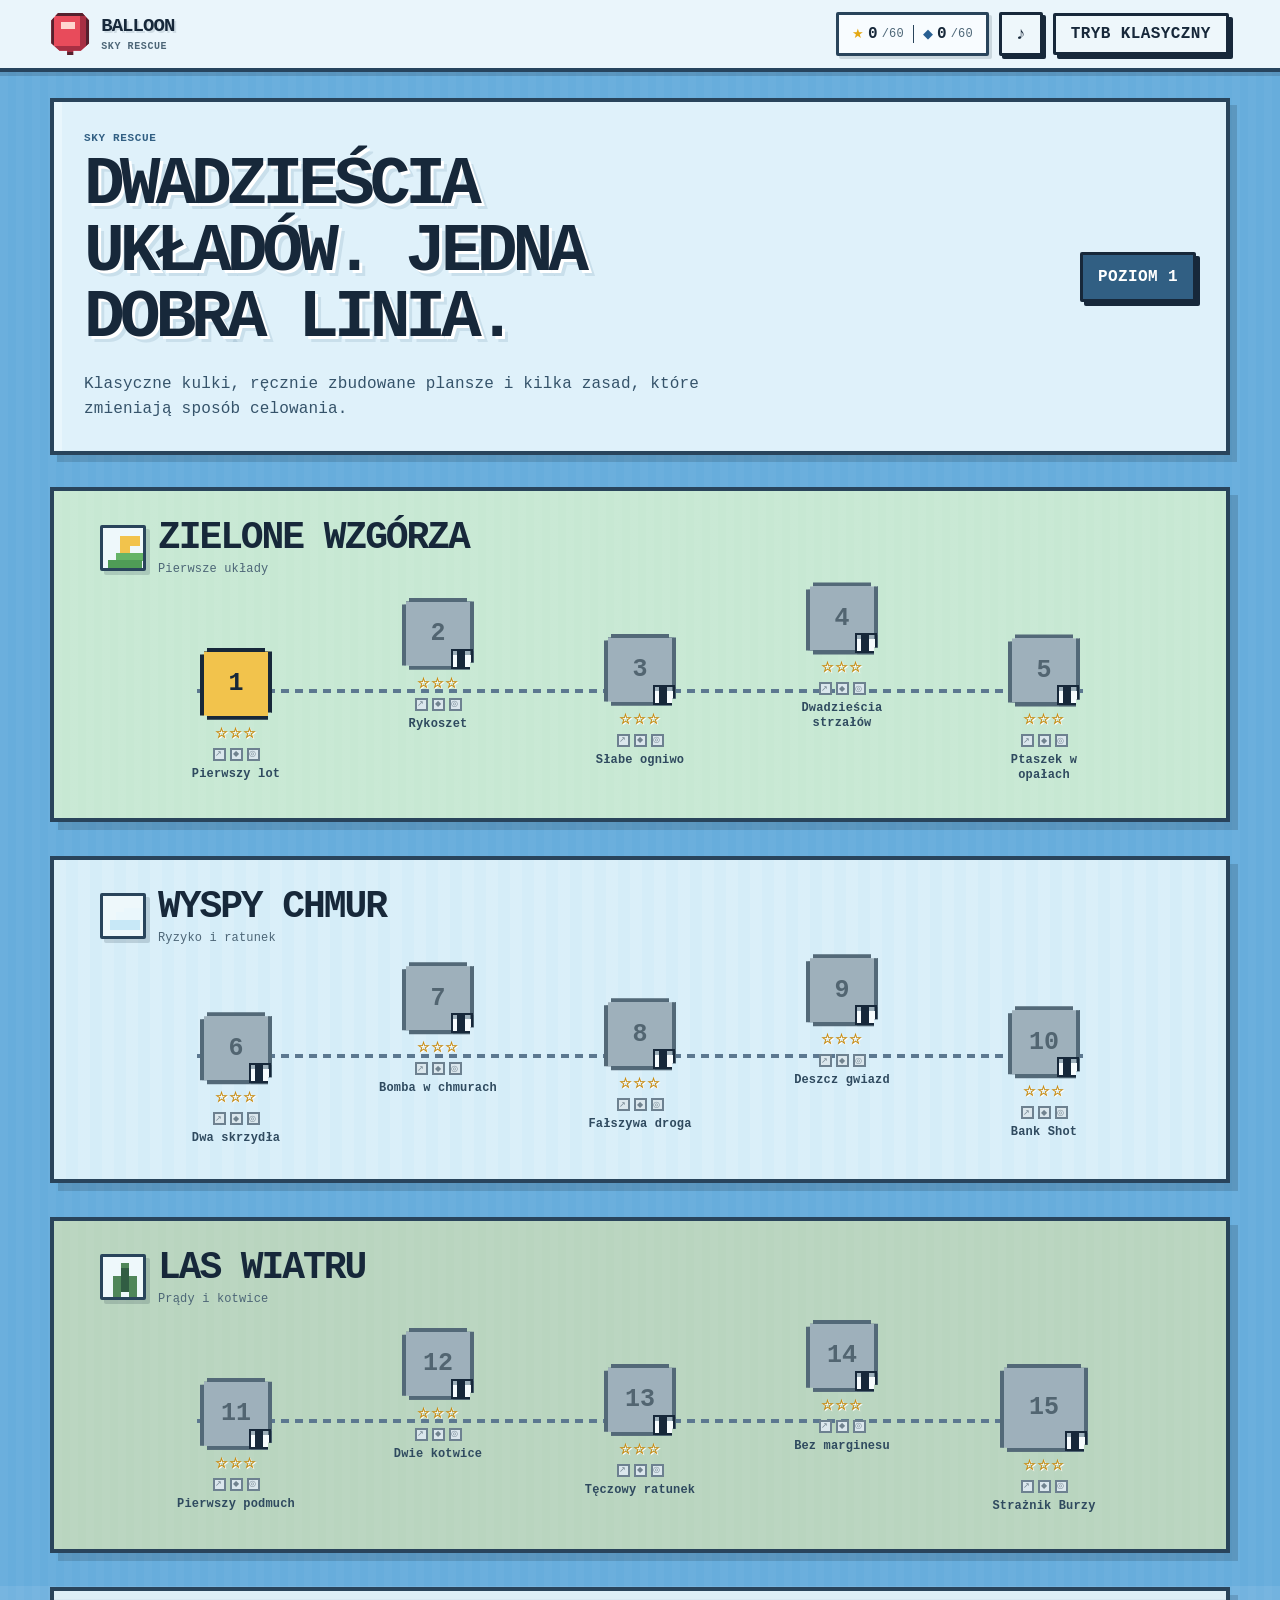
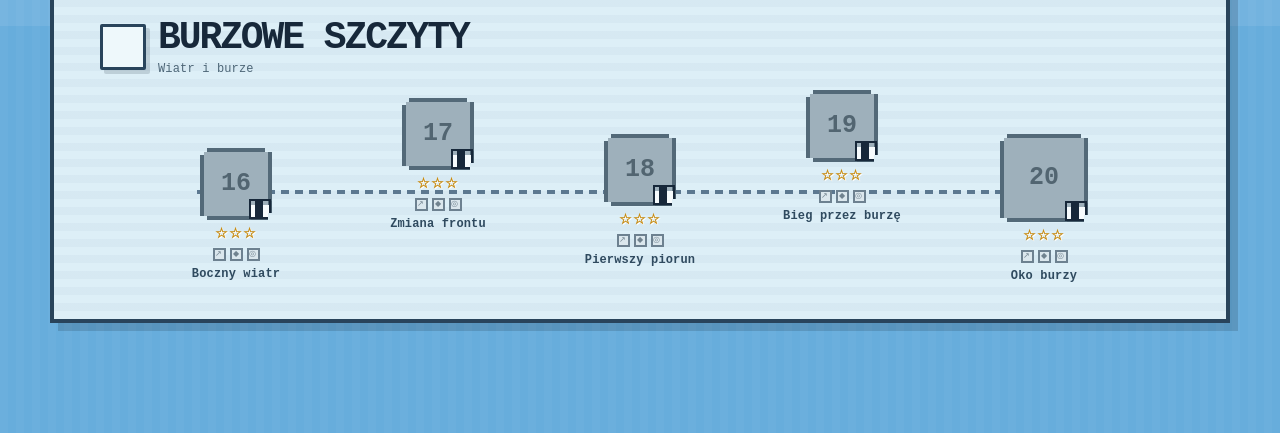
==== commit 1832ee1c: "fix: update campaign totals for 20 levels" ====
--- a/index.html
+++ b/index.html
@@ -27,9 +27,9 @@
     </button>
     <div class="header-actions">
       <div class="star-bank" id="campaignProgressBank" aria-label="Postęp kampanii">
-        <span class="progress-glyph progress-glyph-stars" aria-hidden="true">★</span><strong id="totalStars">0</strong><span class="star-bank-max">/45</span>
+        <span class="progress-glyph progress-glyph-stars" aria-hidden="true">★</span><strong id="totalStars">0</strong><span class="star-bank-max">/60</span>
         <span class="bank-divider" aria-hidden="true"></span>
-        <span class="progress-glyph progress-glyph-mastery" aria-hidden="true">◆</span><strong id="totalMasteries">0</strong><span class="star-bank-max">/45</span>
+        <span class="progress-glyph progress-glyph-mastery" aria-hidden="true">◆</span><strong id="totalMasteries">0</strong><span class="star-bank-max">/60</span>
       </div>
       <button class="icon-button sound-button" id="soundButton" type="button" aria-label="Wyłącz dźwięki" aria-pressed="true"><span aria-hidden="true">♪</span></button>
       <a class="button button-ghost classic-link" href="balloon.html">Tryb klasyczny</a>
@@ -41,7 +41,7 @@
       <div class="campaign-intro">
         <div>
           <p class="world-kicker">Sky Rescue</p>
-          <h1 id="campaignTitle">Piętnaście układów. Jedna dobra linia.</h1>
+          <h1 id="campaignTitle">Dwadzieścia układów. Jedna dobra linia.</h1>
           <p>Klasyczne kulki, ręcznie zbudowane plansze i kilka zasad, które zmieniają sposób celowania.</p>
         </div>
         <button class="button button-primary button-large" id="continueButton" type="button">Graj</button>
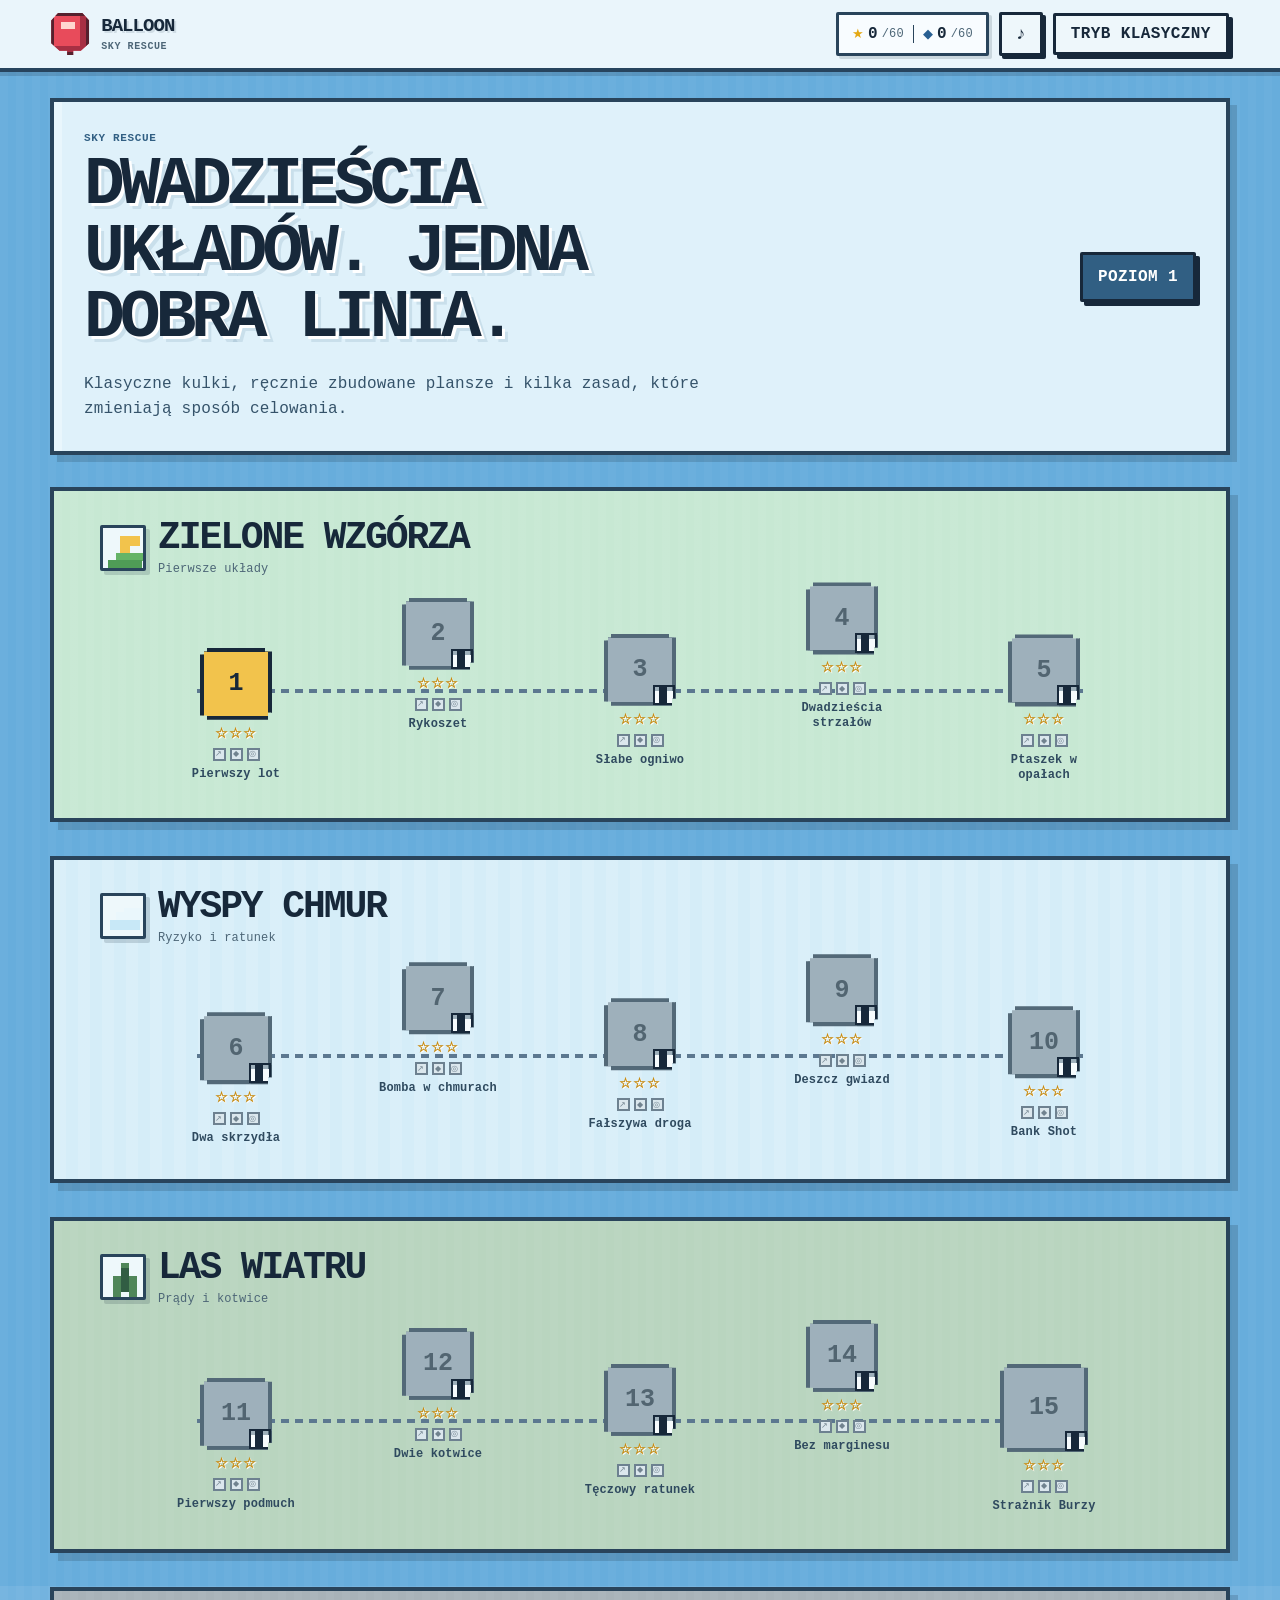
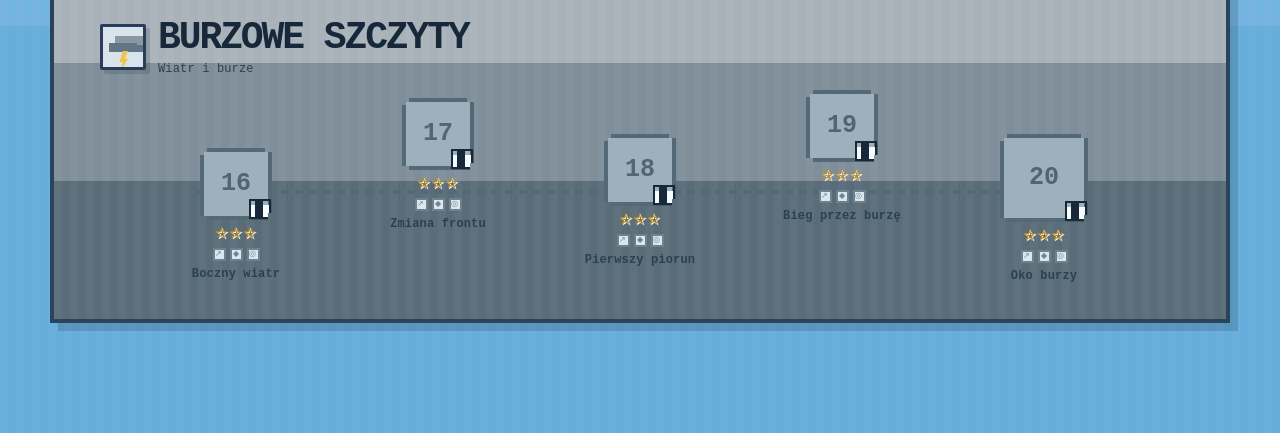
==== commit c1cf5a9b: "style: load Storm Peaks map treatment" ====
--- a/index.html
+++ b/index.html
@@ -15,6 +15,7 @@
   <link rel="stylesheet" href="styles/hybrid.css">
   <link rel="stylesheet" href="styles/integrated.css">
   <link rel="stylesheet" href="styles/rack.css">
+  <link rel="stylesheet" href="styles/storm.css">
 </head>
 <body class="pixel-art">
   <div class="sky-decor sky-decor-a" aria-hidden="true"></div>
--- a/styles/storm.css
+++ b/styles/storm.css
@@ -0,0 +1,60 @@
+.world-section[data-world="storm"] {
+  --world-accent: #667789;
+}
+
+.world-section[data-world="storm"]::before {
+  background:
+    repeating-linear-gradient(90deg, rgba(255,255,255,.035) 0 8px, transparent 8px 16px),
+    linear-gradient(180deg, #a8b2b8 0 22%, #7f8e99 22% 58%, #596c78 58% 100%);
+}
+
+.world-section[data-world="storm"]::after {
+  background: #455965;
+  opacity: .3;
+}
+
+.world-section[data-world="storm"] .world-heading p,
+.world-section[data-world="storm"] .level-name {
+  color: #294251;
+}
+
+.world-icon-storm {
+  background: #d8e4ea;
+  border-color: #293d5a;
+}
+
+.world-icon-storm > span {
+  position: relative;
+  left: auto;
+  top: auto;
+  width: 28px;
+  height: 9px;
+  background: #627586;
+  box-shadow: 6px -7px 0 #8998a3, 12px 0 0 #627586 !important;
+}
+
+.world-icon-storm > span::before {
+  content: "";
+  position: absolute;
+  display: block;
+  left: 10px;
+  top: 8px;
+  width: 9px;
+  height: 20px;
+  background: #f2c34c;
+  clip-path: polygon(42% 0, 100% 0, 66% 39%, 100% 39%, 18% 100%, 43% 56%, 5% 56%);
+}
+
+.world-icon-storm > span::after {
+  display: none;
+}
+
+.world-section[data-world="storm"] .level-route::before {
+  background: repeating-linear-gradient(90deg, #52697a 0 8px, transparent 8px 14px);
+}
+
+@media (max-width: 760px) {
+  .world-section[data-world="storm"] .level-route::before {
+    background: repeating-linear-gradient(180deg, #52697a 0 8px, transparent 8px 14px);
+  }
+}
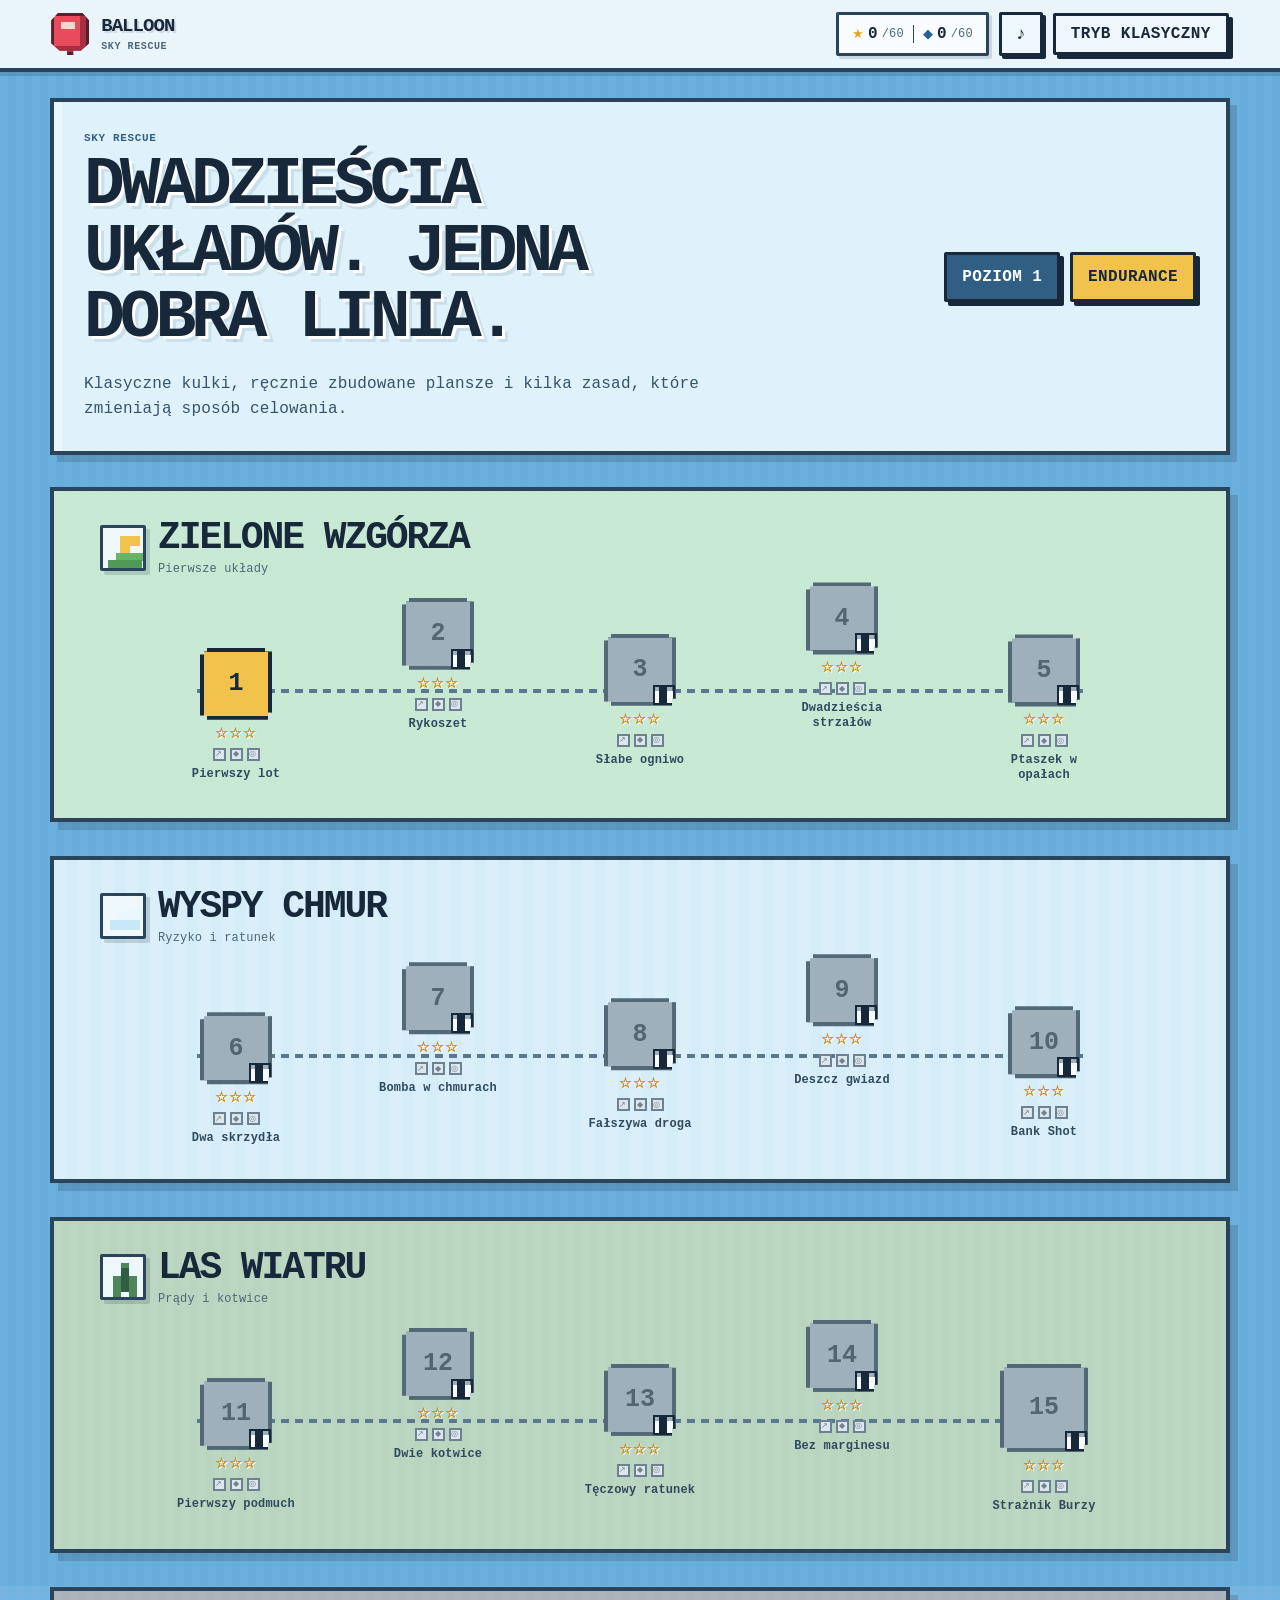
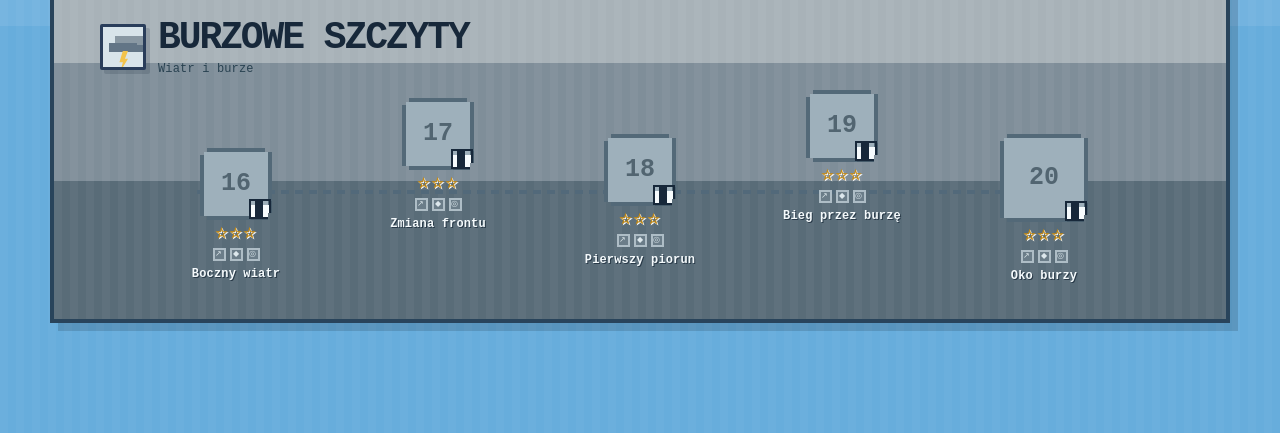
==== commit 31c3a7bb: "feat: add Endurance entry and HUD labels" ====
--- a/index.html
+++ b/index.html
@@ -16,6 +16,7 @@
   <link rel="stylesheet" href="styles/integrated.css">
   <link rel="stylesheet" href="styles/rack.css">
   <link rel="stylesheet" href="styles/storm.css">
+  <link rel="stylesheet" href="styles/endurance.css">
 </head>
 <body class="pixel-art">
   <div class="sky-decor sky-decor-a" aria-hidden="true"></div>
@@ -45,12 +46,15 @@
           <h1 id="campaignTitle">Dwadzieścia układów. Jedna dobra linia.</h1>
           <p>Klasyczne kulki, ręcznie zbudowane plansze i kilka zasad, które zmieniają sposób celowania.</p>
         </div>
-        <button class="button button-primary button-large" id="continueButton" type="button">Graj</button>
+        <div class="campaign-actions">
+          <button class="button button-primary button-large" id="continueButton" type="button">Graj</button>
+          <button class="button button-secondary button-large" id="enduranceButton" type="button">Endurance</button>
+        </div>
       </div>
       <div class="campaign-map" id="campaignMap" aria-label="Mapa kampanii"></div>
     </section>
 
-    <section class="screen game-screen" id="gameScreen" hidden aria-label="Rozgrywka">
+    <section class="screen game-screen" id="gameScreen" hidden aria-label="Rozgrywka" data-mode="campaign" data-spatial-stage="0">
       <div class="game-layout">
         <div class="playfield-frame">
           <div class="playfield-hud playfield-hud-top">
@@ -81,9 +85,9 @@
               <div class="shot-queue" id="shotQueue" aria-label="Aktualna i dwie następne kulki"></div>
             </div>
             <dl class="run-stats run-stats-inline">
-              <div><dt>Strzały</dt><dd id="shotsValue">0</dd></div>
-              <div><dt>Sufit</dt><dd id="dropValue">0</dd></div>
-              <div><dt>Pudła</dt><dd id="missesValue">0</dd></div>
+              <div><dt id="statOneLabel">Strzały</dt><dd id="shotsValue">0</dd></div>
+              <div><dt id="statTwoLabel">Sufit</dt><dd id="dropValue">0</dd></div>
+              <div><dt id="statThreeLabel">Pudła</dt><dd id="missesValue">0</dd></div>
             </dl>
             <div class="boss-meter" id="bossMeter" hidden>
               <div id="bossPips" class="boss-pips" aria-label="Postęp bossa"></div>
@@ -93,6 +97,21 @@
       </div>
     </section>
   </main>
+
+  <dialog class="game-dialog endurance-dialog" id="enduranceDialog" aria-labelledby="enduranceTitle">
+    <p class="dialog-kicker">Tryb punktowy</p>
+    <h2 id="enduranceTitle">Endurance</h2>
+    <p class="endurance-rule">3 strzały = nowy rząd</p>
+    <dl class="endurance-records">
+      <div><dt>Best Score</dt><dd id="enduranceBestScore">0</dd></div>
+      <div><dt>Best Time</dt><dd id="enduranceBestTime">00:00</dd></div>
+      <div><dt>Best Round</dt><dd id="enduranceBestRound">0</dd></div>
+    </dl>
+    <div class="dialog-actions">
+      <button class="button button-ghost" id="enduranceBackButton" type="button">Wróć</button>
+      <button class="button button-primary" id="enduranceStartButton" type="button">Start</button>
+    </div>
+  </dialog>
 
   <dialog class="game-dialog result-dialog" id="resultDialog" aria-labelledby="resultTitle">
     <p class="dialog-kicker" id="resultKicker">Poziom ukończony</p>
--- a/styles/storm.css
+++ b/styles/storm.css
@@ -13,9 +13,19 @@
   opacity: .3;
 }
 
-.world-section[data-world="storm"] .world-heading p,
+.world-section[data-world="storm"] .world-heading p {
+  color: #294251;
+}
+
 .world-section[data-world="storm"] .level-name {
-  color: #294251;
+  color: #f4f9fb;
+  text-shadow: 1px 1px 0 rgba(21, 38, 52, .72);
+}
+
+.world-section[data-world="storm"] .mastery-mark {
+  border-color: #aebdc6;
+  background: #6b7d89;
+  color: #dce7ec;
 }
 
 .world-icon-storm {
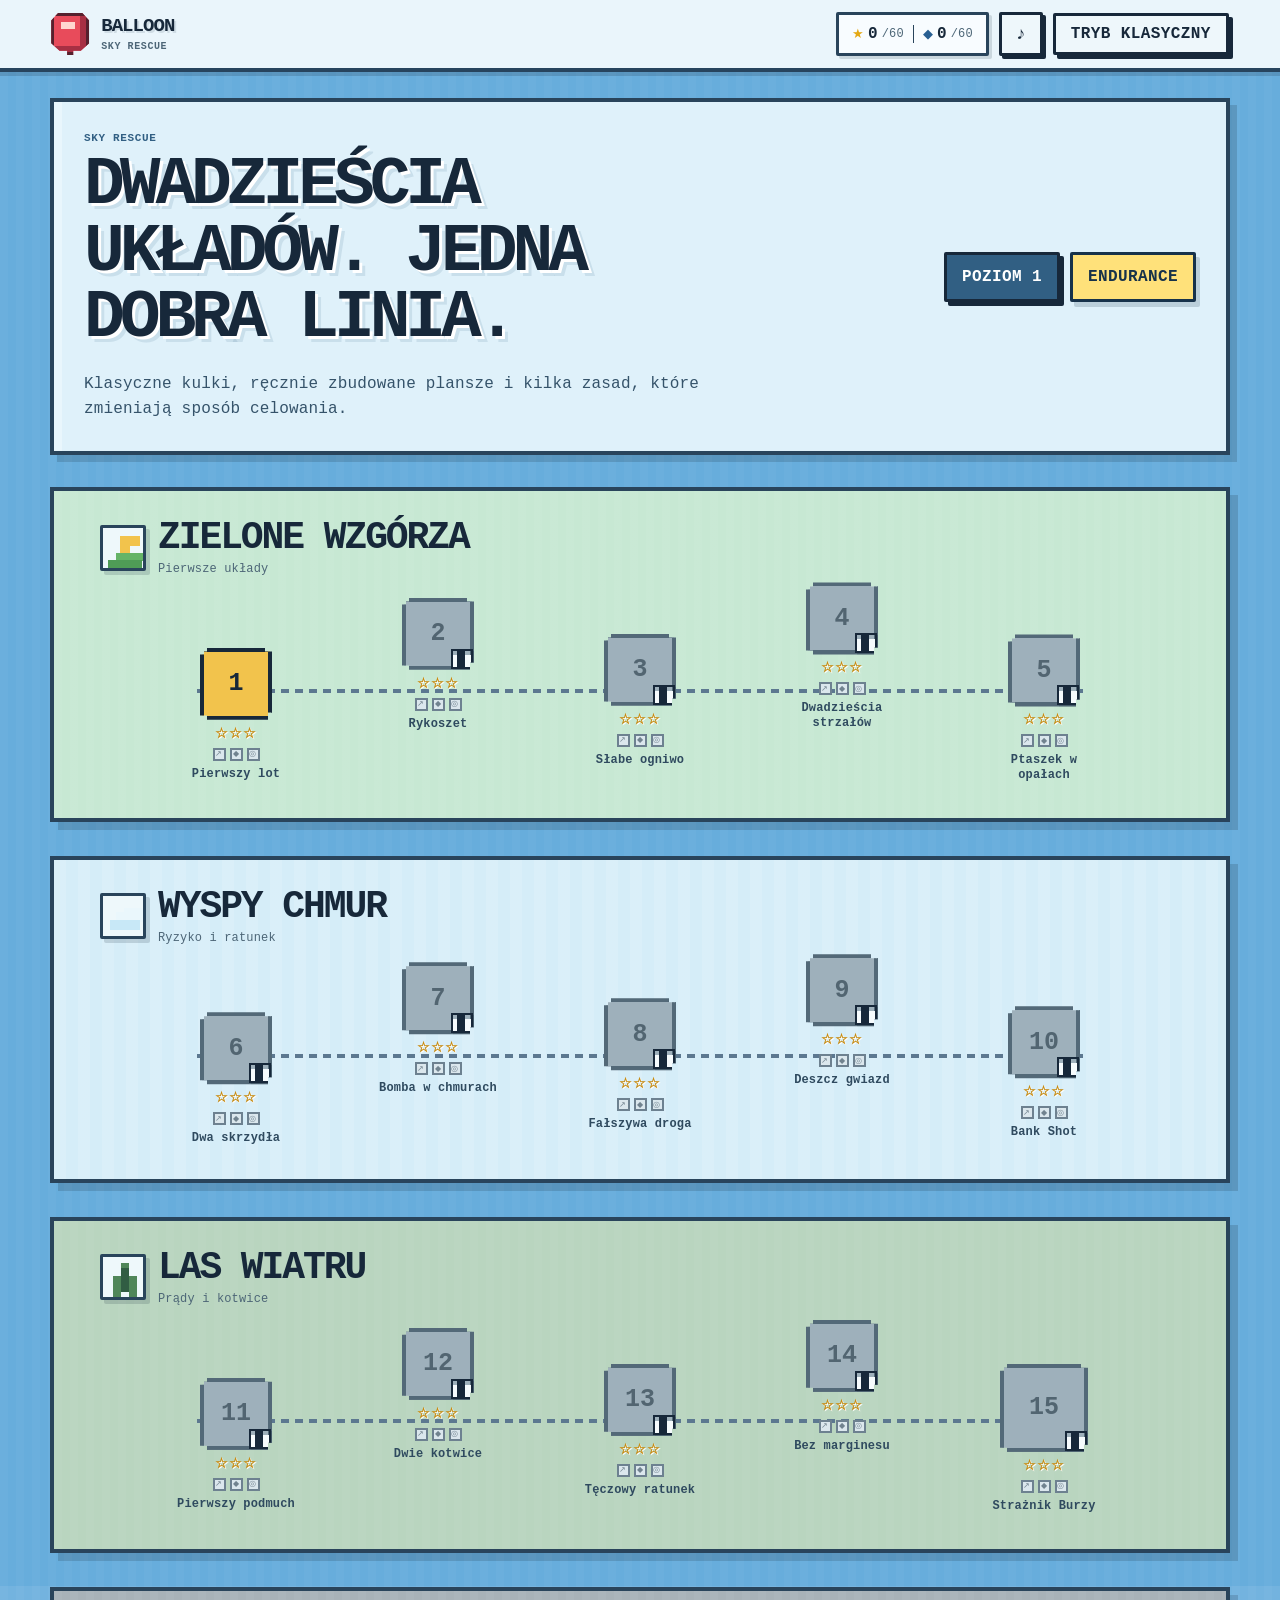
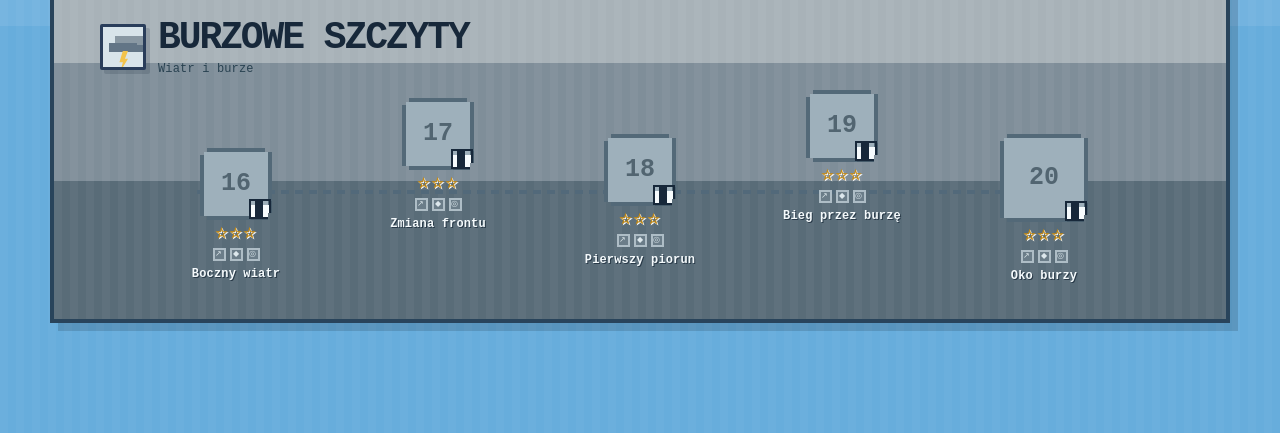
==== commit 29ae09cf: "feat: update Endurance v2 intro and records" ====
--- a/index.html
+++ b/index.html
@@ -54,7 +54,7 @@
       <div class="campaign-map" id="campaignMap" aria-label="Mapa kampanii"></div>
     </section>
 
-    <section class="screen game-screen" id="gameScreen" hidden aria-label="Rozgrywka" data-mode="campaign" data-spatial-stage="0">
+    <section class="screen game-screen" id="gameScreen" hidden aria-label="Rozgrywka" data-mode="campaign" data-palette-stage="0">
       <div class="game-layout">
         <div class="playfield-frame">
           <div class="playfield-hud playfield-hud-top">
@@ -67,7 +67,7 @@
               <span id="gameWorldLabel">Świat</span>
               <strong id="gameLevelLabel">Poziom</strong>
             </div>
-            <div class="score-compact">
+            <div class="score-compact" aria-label="Wynik i combo">
               <strong id="scoreValue">0</strong>
               <span class="combo-value" id="comboValue">—</span>
             </div>
@@ -101,11 +101,11 @@
   <dialog class="game-dialog endurance-dialog" id="enduranceDialog" aria-labelledby="enduranceTitle">
     <p class="dialog-kicker">Tryb punktowy</p>
     <h2 id="enduranceTitle">Endurance</h2>
-    <p class="endurance-rule">3 strzały = nowy rząd</p>
+    <p class="endurance-rule">Pudło = nowy rząd</p>
     <dl class="endurance-records">
       <div><dt>Best Score</dt><dd id="enduranceBestScore">0</dd></div>
       <div><dt>Best Time</dt><dd id="enduranceBestTime">00:00</dd></div>
-      <div><dt>Best Round</dt><dd id="enduranceBestRound">0</dd></div>
+      <div><dt>Best Combo</dt><dd id="enduranceBestCombo">0</dd></div>
     </dl>
     <div class="dialog-actions">
       <button class="button button-ghost" id="enduranceBackButton" type="button">Wróć</button>
--- a/styles/endurance.css
+++ b/styles/endurance.css
@@ -0,0 +1,177 @@
+/* Endurance keeps the campaign's low-chrome game surface, but gives score attack
+   a warmer survival accent and a compact records-first entry point. */
+.campaign-actions {
+  display: flex;
+  flex-wrap: wrap;
+  justify-content: flex-end;
+  gap: 10px;
+}
+
+#enduranceButton {
+  border-color: #17324a;
+  background: #ffe17a;
+  color: #17324a;
+  box-shadow: 4px 5px 0 rgba(23, 50, 74, .18);
+}
+
+#enduranceButton:hover {
+  transform: translateY(-2px);
+  box-shadow: 4px 7px 0 rgba(23, 50, 74, .16);
+}
+
+.endurance-dialog {
+  width: min(92vw, 440px);
+  border-color: #17324a;
+  background:
+    linear-gradient(180deg, rgba(255, 247, 208, .98), rgba(244, 251, 255, .98));
+}
+
+.endurance-dialog h2 {
+  margin-bottom: 8px;
+  font-size: clamp(34px, 8vw, 52px);
+  letter-spacing: -.055em;
+}
+
+.endurance-rule {
+  margin: 0 0 18px;
+  color: #36566f;
+  font-weight: 850;
+  text-align: center;
+}
+
+.endurance-records {
+  display: grid;
+  grid-template-columns: repeat(3, 1fr);
+  gap: 8px;
+  margin: 0 0 20px;
+}
+
+.endurance-records > div {
+  min-width: 0;
+  padding: 12px 8px 10px;
+  border: 2px solid rgba(23, 50, 74, .22);
+  background: rgba(255, 255, 255, .7);
+  text-align: center;
+}
+
+.endurance-records dt {
+  color: #6f8190;
+  font-size: 8px;
+  font-weight: 900;
+  letter-spacing: .07em;
+  text-transform: uppercase;
+}
+
+.endurance-records dd {
+  margin: 5px 0 0;
+  color: #17324a;
+  font: 900 18px/1 var(--font-display);
+  font-variant-numeric: tabular-nums;
+}
+
+.game-screen[data-mode="endurance"] .playfield-frame {
+  border-color: #263646;
+  box-shadow: 8px 10px 0 rgba(23, 40, 58, .18), 0 24px 60px rgba(31, 58, 78, .24);
+}
+
+.game-screen[data-mode="endurance"] .playfield-hud-top {
+  color: #f6fbff;
+  border-bottom-color: rgba(255, 225, 122, .62);
+  background: linear-gradient(90deg, #21394c, #2c4b61 62%, #263746);
+}
+
+.game-screen[data-mode="endurance"] .playfield-hud-top .playfield-objective > strong,
+.game-screen[data-mode="endurance"] .playfield-hud-top .game-title-block strong,
+.game-screen[data-mode="endurance"] .playfield-hud-top .score-compact > strong {
+  color: #f7fbff;
+}
+
+.game-screen[data-mode="endurance"] .playfield-hud-top .objective-progress,
+.game-screen[data-mode="endurance"] .playfield-hud-top .game-title-block span {
+  color: #ffd966;
+}
+
+.game-screen[data-mode="endurance"] .playfield-hud-top .combo-value {
+  color: #ffb96a;
+}
+
+.game-screen[data-mode="endurance"] .playfield-hud-top .playfield-nav {
+  border-color: #f5fbff;
+  background: #f4fbff;
+  color: #17324a;
+}
+
+.game-screen[data-mode="endurance"] .playfield-hud-bottom {
+  border-top-color: rgba(23, 50, 74, .42);
+  background: rgba(249, 252, 247, .98);
+}
+
+.game-screen[data-mode="endurance"] .run-stats-inline div:nth-child(2) dd {
+  color: #c24e3f;
+}
+
+.game-screen[data-mode="endurance"][data-spatial-stage="1"] .playfield-frame {
+  box-shadow: 8px 10px 0 rgba(23, 40, 58, .18), 0 24px 64px rgba(183, 111, 53, .2);
+}
+
+.game-screen[data-mode="endurance"][data-spatial-stage="2"] .playfield-frame {
+  box-shadow: 8px 10px 0 rgba(23, 40, 58, .2), 0 24px 68px rgba(194, 78, 63, .24);
+}
+
+@media (max-width: 720px) {
+  .campaign-actions {
+    justify-content: flex-start;
+  }
+
+  .campaign-actions .button {
+    width: auto;
+  }
+
+  .endurance-dialog {
+    width: min(94vw, 400px);
+  }
+
+  .endurance-records {
+    gap: 5px;
+  }
+
+  .endurance-records > div {
+    padding-inline: 5px;
+  }
+
+  .endurance-records dd {
+    font-size: 15px;
+  }
+
+  .game-screen[data-mode="endurance"] .playfield-objective > strong {
+    max-width: 92px;
+  }
+}
+
+@media (max-width: 410px) {
+  .campaign-actions {
+    width: 100%;
+  }
+
+  .campaign-actions .button {
+    flex: 1 1 132px;
+  }
+
+  .endurance-records dt {
+    font-size: 7px;
+  }
+
+  .endurance-records dd {
+    font-size: 14px;
+  }
+}
+
+@media (prefers-reduced-motion: reduce) {
+  #enduranceButton {
+    transition: none;
+  }
+
+  #enduranceButton:hover {
+    transform: none;
+  }
+}
